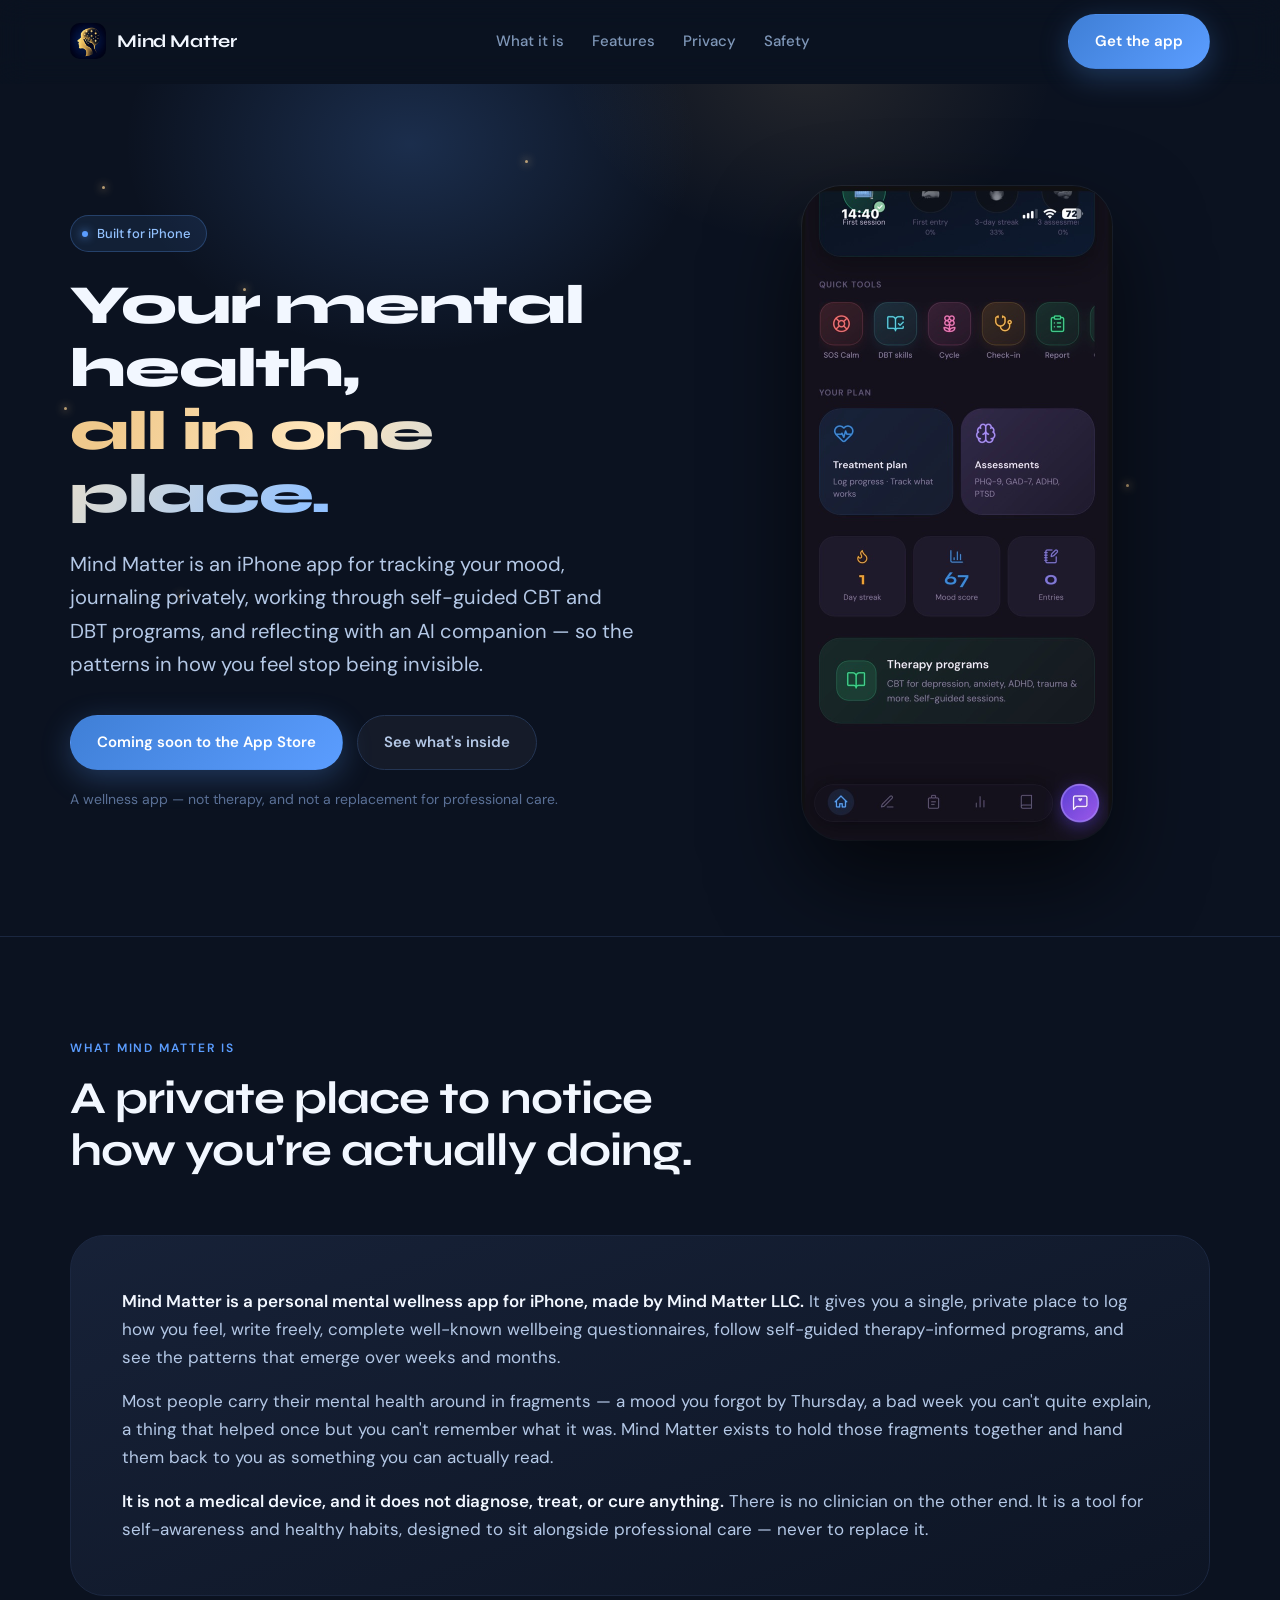
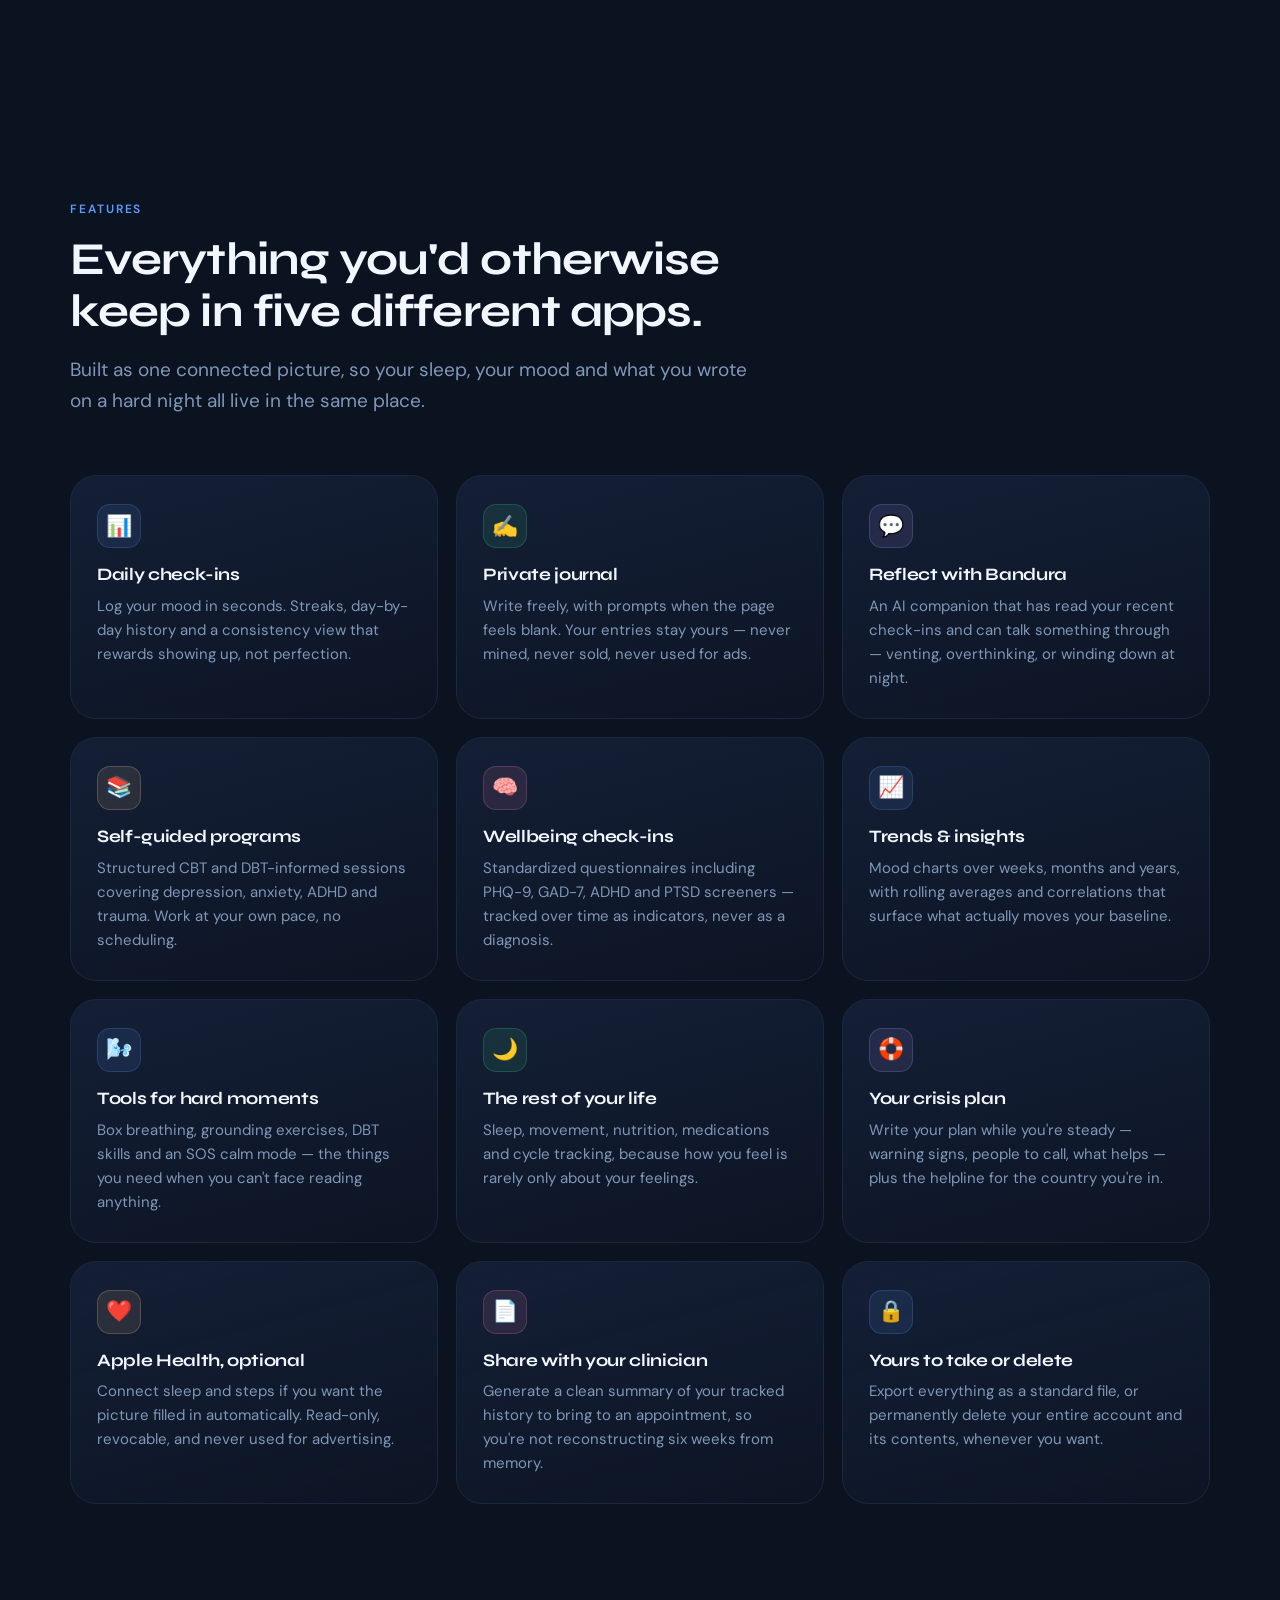
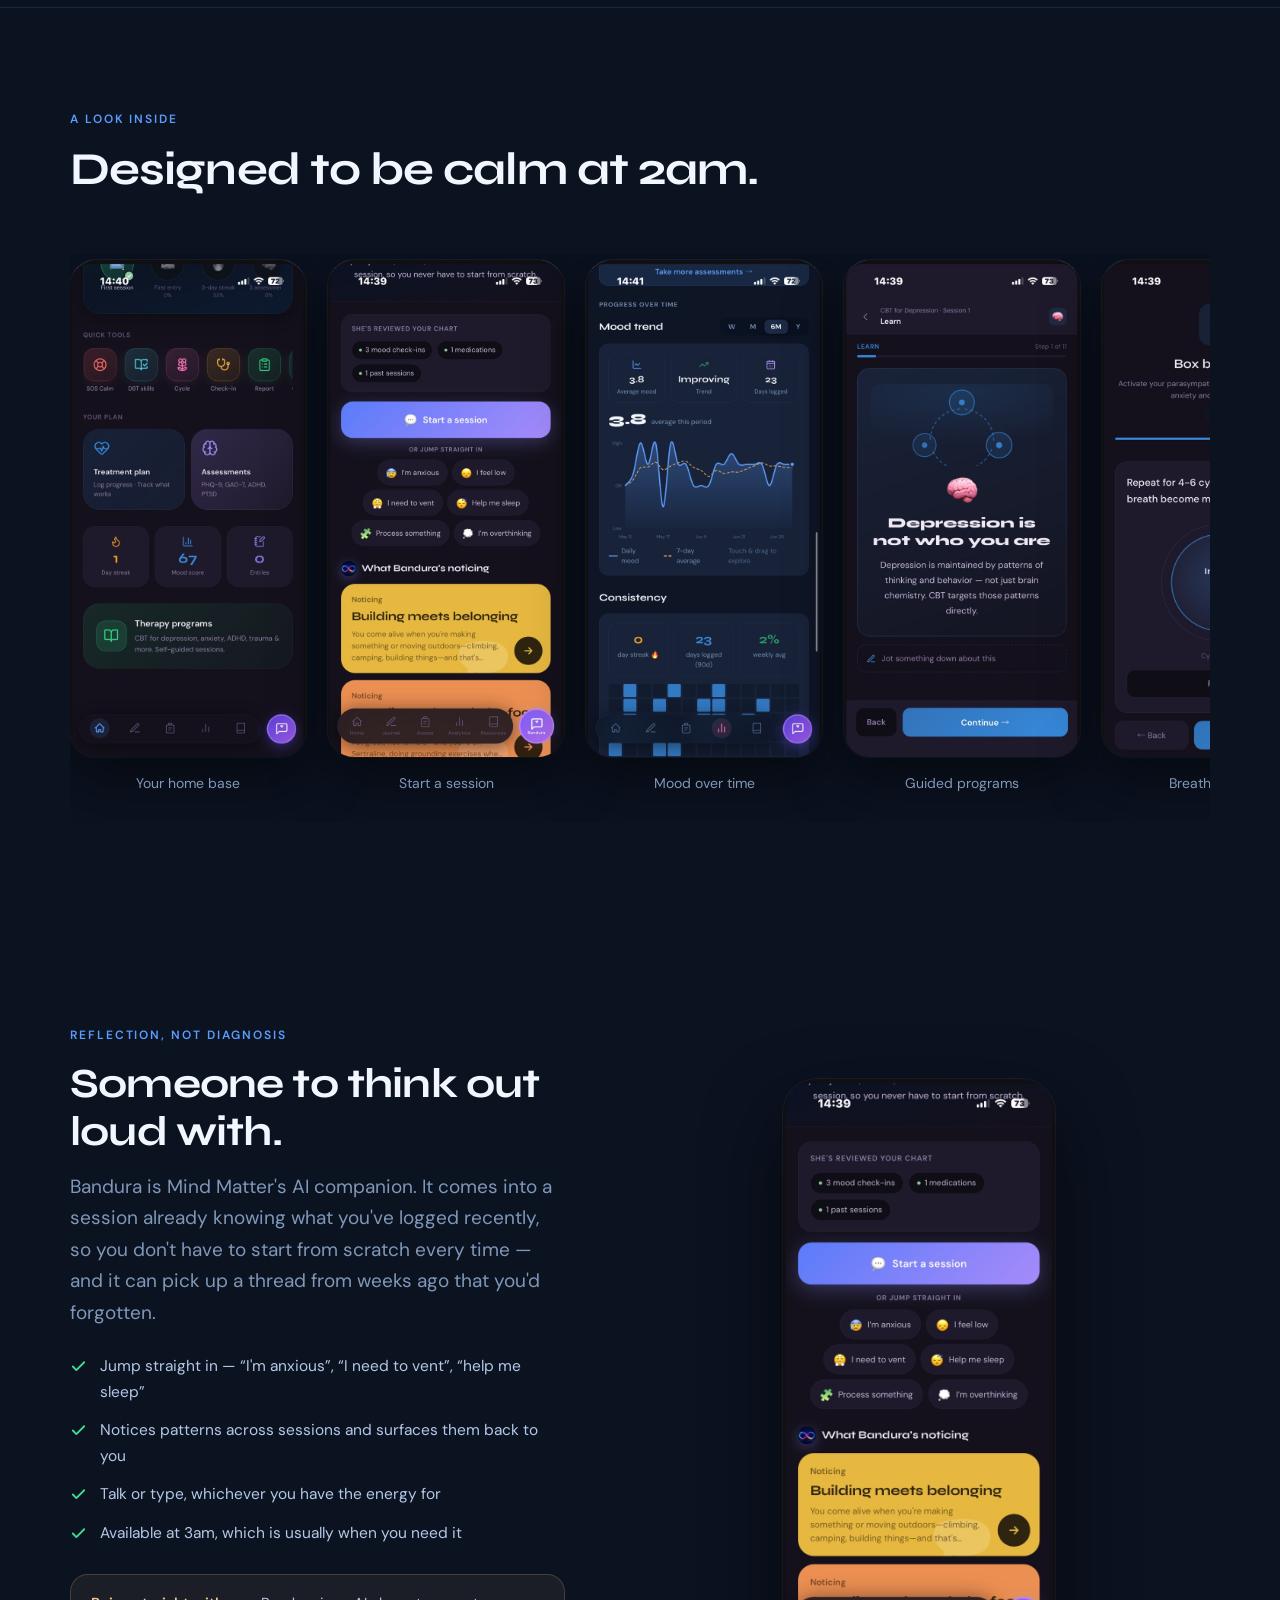
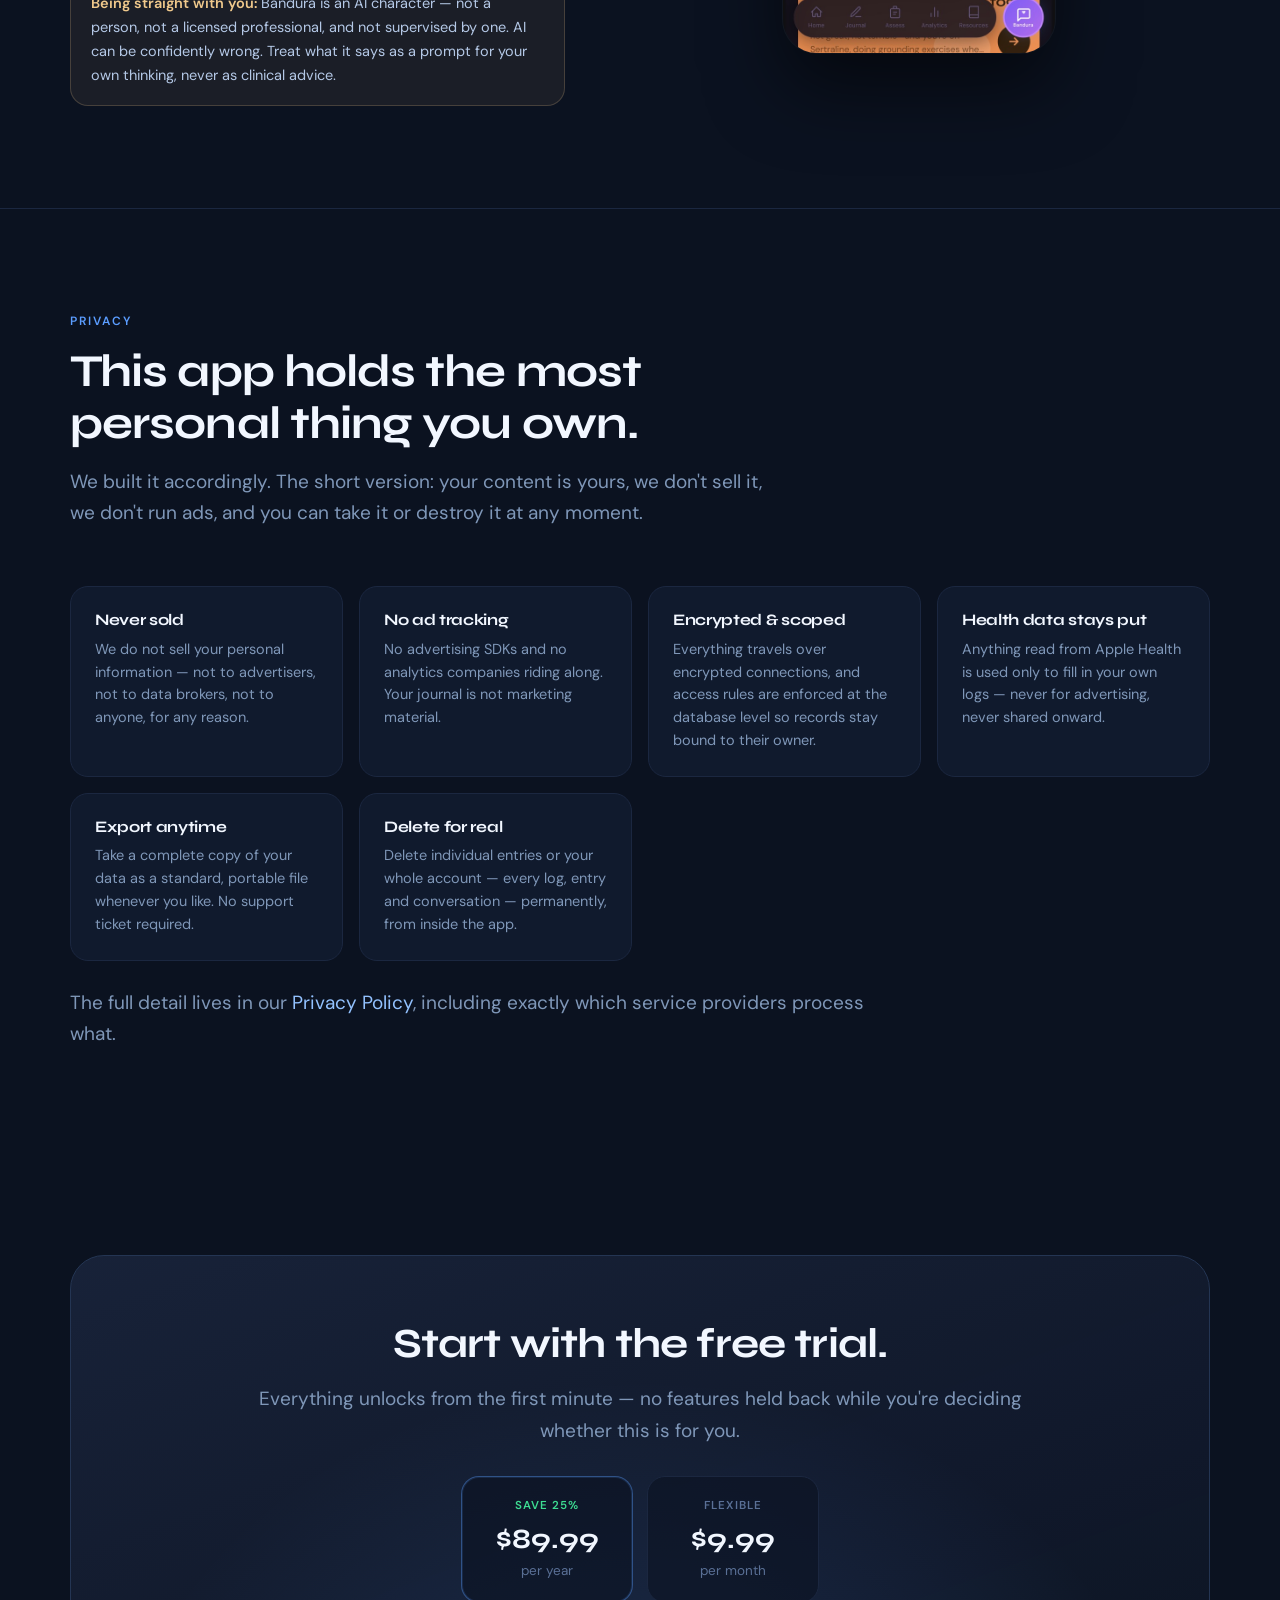
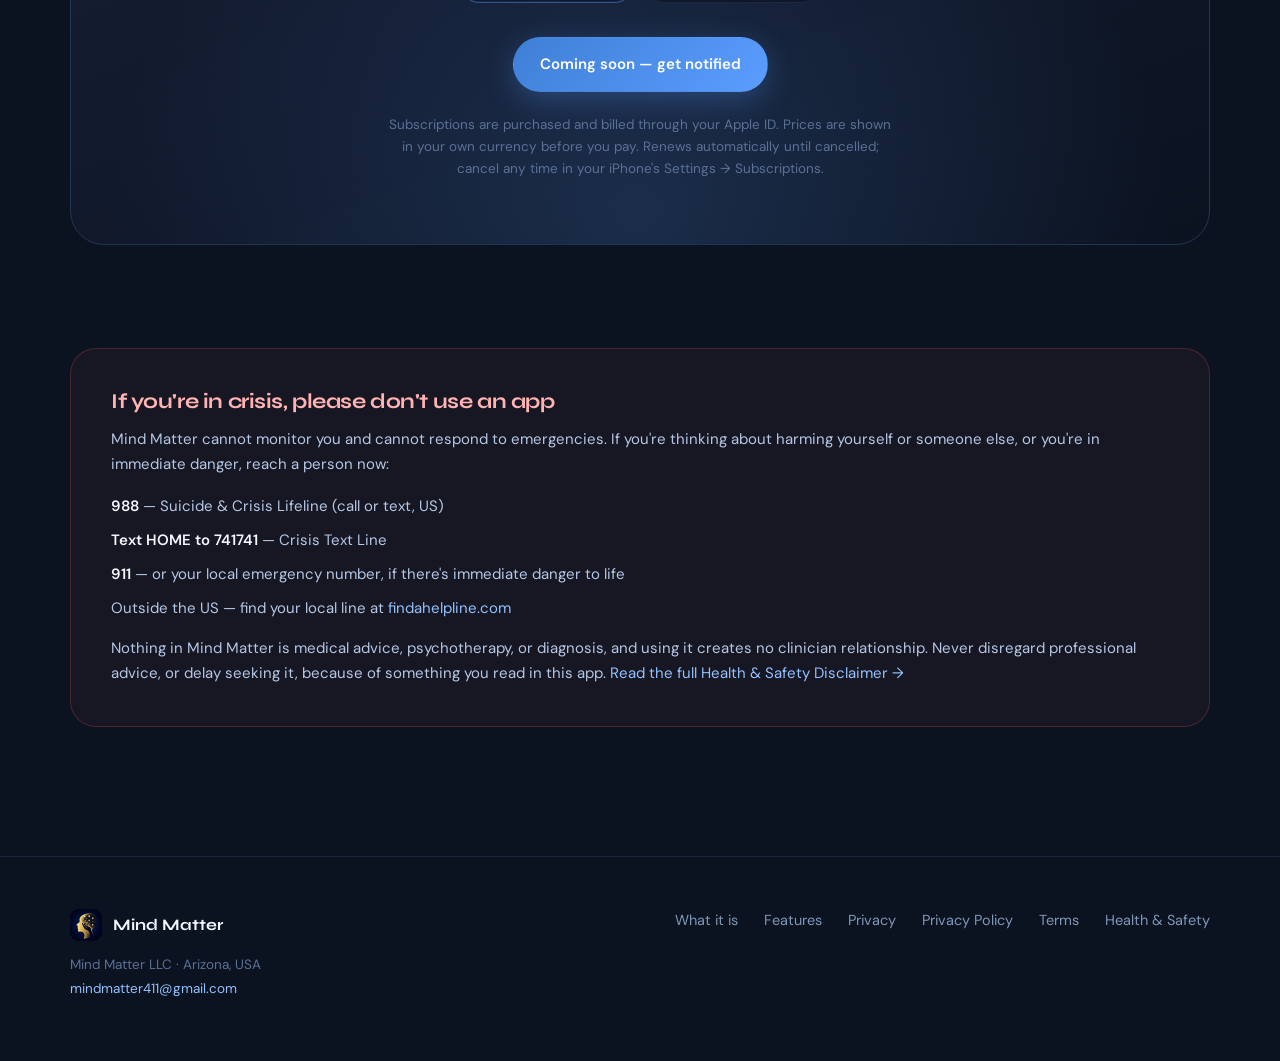
==== index.html @ a2c9885a "Initial marketing website Static site for mindmattermentalhealth.com: homepage, privacy policy, term" ====
<!DOCTYPE html>
<html lang="en">
<head>
<meta charset="utf-8" />
<meta name="viewport" content="width=device-width, initial-scale=1, viewport-fit=cover" />
<title>Mind Matter — Mental health tracking, journaling &amp; guided reflection for iPhone</title>

<meta name="description" content="Mind Matter is an iPhone app for mood tracking, private journaling, self-guided CBT and DBT programs, standardized wellbeing check-ins, and AI-assisted reflection — built to help you notice patterns and understand yourself better." />
<meta name="theme-color" content="#0b1220" />
<link rel="canonical" href="https://mindmattermentalhealth.com/" />
<link rel="icon" href="logo.png" />
<link rel="apple-touch-icon" href="logo.png" />

<meta property="og:type" content="website" />
<meta property="og:site_name" content="Mind Matter" />
<meta property="og:title" content="Mind Matter — Mental health tracking &amp; guided reflection" />
<meta property="og:description" content="Mood tracking, private journaling, self-guided CBT and DBT programs, and AI-assisted reflection. An iPhone app from Mind Matter LLC." />
<meta property="og:url" content="https://mindmattermentalhealth.com/" />
<meta property="og:image" content="https://mindmattermentalhealth.com/logo.png" />
<meta name="twitter:card" content="summary_large_image" />
<meta name="twitter:title" content="Mind Matter — Mental health tracking &amp; guided reflection" />
<meta name="twitter:description" content="Mood tracking, private journaling, self-guided CBT and DBT programs, and AI-assisted reflection." />
<meta name="twitter:image" content="https://mindmattermentalhealth.com/logo.png" />

<link rel="preconnect" href="https://fonts.googleapis.com" />
<link rel="preconnect" href="https://fonts.gstatic.com" crossorigin />
<link href="https://fonts.googleapis.com/css2?family=DM+Sans:opsz,wght@9..40,300;9..40,400;9..40,500;9..40,600&family=Syne:wght@600;700;800&display=swap" rel="stylesheet" />
<link rel="stylesheet" href="style.css" />

<script type="application/ld+json">
{
  "@context": "https://schema.org",
  "@type": "MobileApplication",
  "name": "Mind Matter",
  "applicationCategory": "HealthApplication",
  "operatingSystem": "iOS",
  "url": "https://mindmattermentalhealth.com/",
  "description": "Mind Matter is an iPhone app for mood tracking, private journaling, self-guided CBT and DBT programs, standardized wellbeing check-ins, and AI-assisted reflection.",
  "publisher": { "@type": "Organization", "name": "Mind Matter LLC" }
}
</script>
</head>
<body>

<header class="nav" id="nav">
  <div class="shell nav-in">
    <a class="brand" href="index.html" aria-label="Mind Matter home">
      <img src="logo.png" alt="" />
      <span>Mind Matter</span>
    </a>
    <nav class="nav-links">
      <a href="#what">What it is</a>
      <a href="#features">Features</a>
      <a href="#privacy">Privacy</a>
      <a href="safety.html">Safety</a>
    </nav>
    <a class="btn btn-primary" href="#get">Get the app</a>
  </div>
</header>

<main>

  <!-- ══ HERO ══ -->
  <section class="hero">
    <div class="stars" aria-hidden="true">
      <span class="star" style="top:12%;left:8%;animation-delay:0s"></span>
      <span class="star" style="top:24%;left:19%;animation-delay:1.1s"></span>
      <span class="star" style="top:9%;left:41%;animation-delay:2.3s"></span>
      <span class="star" style="top:38%;left:5%;animation-delay:.6s"></span>
      <span class="star" style="top:60%;left:14%;animation-delay:1.8s"></span>
      <span class="star" style="top:16%;left:63%;animation-delay:2.9s"></span>
      <span class="star" style="top:47%;left:88%;animation-delay:.35s"></span>
      <span class="star" style="top:73%;left:78%;animation-delay:2.1s"></span>
    </div>

    <div class="shell hero-grid">
      <div>
        <span class="badge"><span class="dot"></span> Built for iPhone</span>
        <h1>Your mental health,<br /><span class="grad">all in one place.</span></h1>
        <p class="lede">
          Mind Matter is an iPhone app for tracking your mood, journaling privately,
          working through self-guided CBT and DBT programs, and reflecting with an AI
          companion — so the patterns in how you feel stop being invisible.
        </p>
        <div class="hero-cta">
          <!-- Once the App Store listing is approved, replace href="#get" with the
               real App Store URL and change the label to "Download on the App Store". -->
          <a class="btn btn-primary" href="#get">Coming soon to the App Store</a>
          <a class="btn btn-ghost" href="#what">See what's inside</a>
        </div>
        <p class="hero-note">A wellness app — not therapy, and not a replacement for professional care.</p>
      </div>

      <div class="phone-wrap">
        <img class="phone" src="shots/Everything.jpg" width="620" height="1307"
             alt="The Mind Matter home screen showing quick tools, a treatment plan, assessments, streaks and therapy programs." />
      </div>
    </div>
  </section>

  <!-- ══ WHAT IT IS ══ -->
  <section class="band band-line" id="what">
    <div class="shell">
      <div class="head rv">
        <p class="eyebrow">What Mind Matter is</p>
        <h2>A private place to notice how you're actually doing.</h2>
      </div>
      <div class="purpose-card rv">
        <p>
          <strong>Mind Matter is a personal mental wellness app for iPhone, made by Mind Matter LLC.</strong>
          It gives you a single, private place to log how you feel, write freely, complete
          well-known wellbeing questionnaires, follow self-guided therapy-informed programs,
          and see the patterns that emerge over weeks and months.
        </p>
        <p>
          Most people carry their mental health around in fragments — a mood you forgot by
          Thursday, a bad week you can't quite explain, a thing that helped once but you
          can't remember what it was. Mind Matter exists to hold those fragments together
          and hand them back to you as something you can actually read.
        </p>
        <p>
          <strong>It is not a medical device, and it does not diagnose, treat, or cure anything.</strong>
          There is no clinician on the other end. It is a tool for self-awareness and healthy
          habits, designed to sit alongside professional care — never to replace it.
        </p>
      </div>
    </div>
  </section>

  <!-- ══ FEATURES ══ -->
  <section class="band" id="features">
    <div class="shell">
      <div class="head rv">
        <p class="eyebrow">Features</p>
        <h2>Everything you'd otherwise keep in five different apps.</h2>
        <p class="lede" style="margin-top:14px">
          Built as one connected picture, so your sleep, your mood and what you wrote on a
          hard night all live in the same place.
        </p>
      </div>

      <div class="grid">
        <div class="card rv">
          <div class="ico">📊</div>
          <h3>Daily check-ins</h3>
          <p>Log your mood in seconds. Streaks, day-by-day history and a consistency view that rewards showing up, not perfection.</p>
        </div>
        <div class="card rv">
          <div class="ico">✍️</div>
          <h3>Private journal</h3>
          <p>Write freely, with prompts when the page feels blank. Your entries stay yours — never mined, never sold, never used for ads.</p>
        </div>
        <div class="card rv">
          <div class="ico">💬</div>
          <h3>Reflect with Bandura</h3>
          <p>An AI companion that has read your recent check-ins and can talk something through — venting, overthinking, or winding down at night.</p>
        </div>
        <div class="card rv">
          <div class="ico">📚</div>
          <h3>Self-guided programs</h3>
          <p>Structured CBT and DBT-informed sessions covering depression, anxiety, ADHD and trauma. Work at your own pace, no scheduling.</p>
        </div>
        <div class="card rv">
          <div class="ico">🧠</div>
          <h3>Wellbeing check-ins</h3>
          <p>Standardized questionnaires including PHQ-9, GAD-7, ADHD and PTSD screeners — tracked over time as indicators, never as a diagnosis.</p>
        </div>
        <div class="card rv">
          <div class="ico">📈</div>
          <h3>Trends &amp; insights</h3>
          <p>Mood charts over weeks, months and years, with rolling averages and correlations that surface what actually moves your baseline.</p>
        </div>
        <div class="card rv">
          <div class="ico">🌬️</div>
          <h3>Tools for hard moments</h3>
          <p>Box breathing, grounding exercises, DBT skills and an SOS calm mode — the things you need when you can't face reading anything.</p>
        </div>
        <div class="card rv">
          <div class="ico">🌙</div>
          <h3>The rest of your life</h3>
          <p>Sleep, movement, nutrition, medications and cycle tracking, because how you feel is rarely only about your feelings.</p>
        </div>
        <div class="card rv">
          <div class="ico">🛟</div>
          <h3>Your crisis plan</h3>
          <p>Write your plan while you're steady — warning signs, people to call, what helps — plus the helpline for the country you're in.</p>
        </div>
        <div class="card rv">
          <div class="ico">❤️</div>
          <h3>Apple Health, optional</h3>
          <p>Connect sleep and steps if you want the picture filled in automatically. Read-only, revocable, and never used for advertising.</p>
        </div>
        <div class="card rv">
          <div class="ico">📄</div>
          <h3>Share with your clinician</h3>
          <p>Generate a clean summary of your tracked history to bring to an appointment, so you're not reconstructing six weeks from memory.</p>
        </div>
        <div class="card rv">
          <div class="ico">🔒</div>
          <h3>Yours to take or delete</h3>
          <p>Export everything as a standard file, or permanently delete your entire account and its contents, whenever you want.</p>
        </div>
      </div>
    </div>
  </section>

  <!-- ══ GALLERY ══ -->
  <section class="band band-line">
    <div class="shell">
      <div class="head rv">
        <p class="eyebrow">A look inside</p>
        <h2>Designed to be calm at 2am.</h2>
      </div>
    </div>
    <div class="shell rv">
      <div class="rail">
        <figure><img src="shots/Everything.jpg" loading="lazy" width="620" height="1307" alt="Home screen with quick tools, treatment plan and therapy programs." /><figcaption>Your home base</figcaption></figure>
        <figure><img src="shots/Bandura.jpg" loading="lazy" width="620" height="1307" alt="Bandura session screen with conversation starters." /><figcaption>Start a session</figcaption></figure>
        <figure><img src="shots/MoodTrends.jpg" loading="lazy" width="620" height="1307" alt="Mood trend chart with rolling average and consistency grid." /><figcaption>Mood over time</figcaption></figure>
        <figure><img src="shots/CBT.jpg" loading="lazy" width="620" height="1307" alt="A self-guided CBT program session." /><figcaption>Guided programs</figcaption></figure>
        <figure><img src="shots/BoxBreathing.jpg" loading="lazy" width="620" height="1307" alt="Box breathing exercise with an inhale timer." /><figcaption>Breathe it down</figcaption></figure>
        <figure><img src="shots/Conversation.jpg" loading="lazy" width="620" height="1307" alt="A conversation in progress with the AI companion." /><figcaption>Talk it through</figcaption></figure>
      </div>
    </div>
  </section>

  <!-- ══ BANDURA ══ -->
  <section class="band">
    <div class="shell split">
      <div class="rv">
        <p class="eyebrow">Reflection, not diagnosis</p>
        <h2>Someone to think out loud with.</h2>
        <p class="lede">
          Bandura is Mind Matter's AI companion. It comes into a session already knowing
          what you've logged recently, so you don't have to start from scratch every time —
          and it can pick up a thread from weeks ago that you'd forgotten.
        </p>
        <ul class="checks">
          <li><svg width="17" height="17" viewBox="0 0 24 24" fill="none" stroke="#3ddc92" stroke-width="2.6" stroke-linecap="round" stroke-linejoin="round" aria-hidden="true"><path d="M20 6L9 17l-5-5"/></svg><span>Jump straight in — “I'm anxious”, “I need to vent”, “help me sleep”</span></li>
          <li><svg width="17" height="17" viewBox="0 0 24 24" fill="none" stroke="#3ddc92" stroke-width="2.6" stroke-linecap="round" stroke-linejoin="round" aria-hidden="true"><path d="M20 6L9 17l-5-5"/></svg><span>Notices patterns across sessions and surfaces them back to you</span></li>
          <li><svg width="17" height="17" viewBox="0 0 24 24" fill="none" stroke="#3ddc92" stroke-width="2.6" stroke-linecap="round" stroke-linejoin="round" aria-hidden="true"><path d="M20 6L9 17l-5-5"/></svg><span>Talk or type, whichever you have the energy for</span></li>
          <li><svg width="17" height="17" viewBox="0 0 24 24" fill="none" stroke="#3ddc92" stroke-width="2.6" stroke-linecap="round" stroke-linejoin="round" aria-hidden="true"><path d="M20 6L9 17l-5-5"/></svg><span>Available at 3am, which is usually when you need it</span></li>
        </ul>
        <div class="note">
          <strong>Being straight with you:</strong> Bandura is an AI character — not a person,
          not a licensed professional, and not supervised by one. AI can be confidently wrong.
          Treat what it says as a prompt for your own thinking, never as clinical advice.
        </div>
      </div>
      <div class="split-img rv">
        <img src="shots/Bandura.jpg" loading="lazy" width="620" height="1307" alt="The Bandura session screen, showing what it has reviewed and ways to begin." />
      </div>
    </div>
  </section>

  <!-- ══ PRIVACY ══ -->
  <section class="band band-line" id="privacy">
    <div class="shell">
      <div class="head rv">
        <p class="eyebrow">Privacy</p>
        <h2>This app holds the most personal thing you own.</h2>
        <p class="lede" style="margin-top:14px">
          We built it accordingly. The short version: your content is yours, we don't sell it,
          we don't run ads, and you can take it or destroy it at any moment.
        </p>
      </div>
      <div class="pgrid">
        <div class="pcard rv"><h3>Never sold</h3><p>We do not sell your personal information — not to advertisers, not to data brokers, not to anyone, for any reason.</p></div>
        <div class="pcard rv"><h3>No ad tracking</h3><p>No advertising SDKs and no analytics companies riding along. Your journal is not marketing material.</p></div>
        <div class="pcard rv"><h3>Encrypted &amp; scoped</h3><p>Everything travels over encrypted connections, and access rules are enforced at the database level so records stay bound to their owner.</p></div>
        <div class="pcard rv"><h3>Health data stays put</h3><p>Anything read from Apple Health is used only to fill in your own logs — never for advertising, never shared onward.</p></div>
        <div class="pcard rv"><h3>Export anytime</h3><p>Take a complete copy of your data as a standard, portable file whenever you like. No support ticket required.</p></div>
        <div class="pcard rv"><h3>Delete for real</h3><p>Delete individual entries or your whole account — every log, entry and conversation — permanently, from inside the app.</p></div>
      </div>
      <p class="lede" style="margin-top:26px">
        The full detail lives in our <a href="privacy.html">Privacy Policy</a>, including
        exactly which service providers process what.
      </p>
    </div>
  </section>

  <!-- ══ GET / PRICING ══ -->
  <section class="band" id="get">
    <div class="shell">
      <div class="cta-box rv">
        <h2>Start with the free trial.</h2>
        <p class="lede">
          Everything unlocks from the first minute — no features held back while you're
          deciding whether this is for you.
        </p>
        <div class="price">
          <div class="tier best">
            <div class="tag">Save 25%</div>
            <div class="amt">$89.99</div>
            <div class="per">per year</div>
          </div>
          <div class="tier">
            <div class="tag" style="color:var(--dim)">Flexible</div>
            <div class="amt">$9.99</div>
            <div class="per">per month</div>
          </div>
        </div>
        <div class="hero-cta" style="justify-content:center">
          <!-- Swap for the live App Store URL once the listing is approved. -->
          <a class="btn btn-primary" href="mailto:mindmatter411@gmail.com?subject=Mind%20Matter%20app%20access">Coming soon — get notified</a>
        </div>
        <p class="fine">
          Subscriptions are purchased and billed through your Apple ID. Prices are shown in
          your own currency before you pay. Renews automatically until cancelled; cancel any
          time in your iPhone's Settings → Subscriptions.
        </p>
      </div>
    </div>
  </section>

  <!-- ══ SAFETY ══ -->
  <section class="shell" style="padding-bottom:clamp(20px,4vw,40px)">
    <div class="safety rv">
      <h2>If you're in crisis, please don't use an app</h2>
      <p>
        Mind Matter cannot monitor you and cannot respond to emergencies. If you're thinking
        about harming yourself or someone else, or you're in immediate danger, reach a person now:
      </p>
      <ul class="lines">
        <li><b>988</b> — Suicide &amp; Crisis Lifeline (call or text, US)</li>
        <li><b>Text HOME to 741741</b> — Crisis Text Line</li>
        <li><b>911</b> — or your local emergency number, if there's immediate danger to life</li>
        <li>Outside the US — find your local line at <a href="https://findahelpline.com" rel="noopener">findahelpline.com</a></li>
      </ul>
      <p style="margin-top:16px">
        Nothing in Mind Matter is medical advice, psychotherapy, or diagnosis, and using it
        creates no clinician relationship. Never disregard professional advice, or delay
        seeking it, because of something you read in this app.
        <a href="safety.html">Read the full Health &amp; Safety Disclaimer →</a>
      </p>
    </div>
  </section>

</main>

<footer>
  <div class="shell foot">
    <div>
      <div class="foot-brand">
        <img src="logo.png" alt="" />
        <span>Mind Matter</span>
      </div>
      <small>
        Mind Matter LLC · Arizona, USA<br />
        <a href="mailto:mindmatter411@gmail.com">mindmatter411@gmail.com</a>
      </small>
    </div>
    <div class="foot-links">
      <a href="#what">What it is</a>
      <a href="#features">Features</a>
      <a href="#privacy">Privacy</a>
      <a href="privacy.html">Privacy Policy</a>
      <a href="terms.html">Terms</a>
      <a href="safety.html">Health &amp; Safety</a>
    </div>
  </div>
</footer>

<script src="site.js"></script>
</body>
</html>
---- style.css ----
/* ══════════════════════════════════════════════════════════════════════
   Mind Matter — marketing site
   Shared stylesheet for index / privacy / terms / safety.
   Palette and type mirror the iPhone app so the two feel like one product.
   ══════════════════════════════════════════════════════════════════════ */

:root{
  --bg:#0b1220;
  --bg-2:#0e1626;
  --card:#141f36;
  --line:#243553;
  --line-soft:#1b2740;

  --blue:#5b9dff;
  --blue-bright:#93c2ff;
  --gold:#f0c98c;
  --green:#3ddc92;

  --hi:#f2f7ff;
  --mid:#b4c8e6;
  --lo:#7f97b8;
  --dim:#5a7096;

  --shell:min(1140px,100% - 3rem);
  --shell-narrow:min(760px,100% - 3rem);
  --r-md:18px; --r-lg:26px; --r-xl:34px;

  color-scheme:dark;
}

*,*::before,*::after{box-sizing:border-box}
html{-webkit-text-size-adjust:100%;scroll-behavior:smooth}
body{
  margin:0;
  background:var(--bg);
  color:var(--mid);
  font-family:'DM Sans',-apple-system,BlinkMacSystemFont,'Segoe UI',sans-serif;
  font-size:17px;
  line-height:1.65;
  -webkit-font-smoothing:antialiased;
  overflow-x:hidden;
}
h1,h2,h3{font-family:'Syne',sans-serif;color:var(--hi);line-height:1.14;margin:0;letter-spacing:-.02em}
p{margin:0}
a{color:var(--blue-bright);text-decoration:none}
a:hover{text-decoration:underline}
img{max-width:100%;height:auto;display:block}

.shell{width:var(--shell);margin-inline:auto}
.shell-narrow{width:var(--shell-narrow);margin-inline:auto}
.eyebrow{font-size:12px;font-weight:600;letter-spacing:.16em;text-transform:uppercase;color:var(--blue);margin-bottom:14px}
.lede{font-size:clamp(1.02rem,.96rem + .4vw,1.19rem);color:var(--lo);max-width:62ch}

/* ── nav ──────────────────────────────────────────────────────────── */
.nav{
  position:sticky;top:0;z-index:50;
  backdrop-filter:blur(14px);-webkit-backdrop-filter:blur(14px);
  background:rgba(11,18,32,.72);
  border-bottom:1px solid transparent;
  transition:border-color .3s ease,background .3s ease;
}
.nav.stuck{border-bottom-color:var(--line-soft);background:rgba(11,18,32,.92)}
.nav-in{display:flex;align-items:center;justify-content:space-between;gap:20px;padding:14px 0}
.brand{display:flex;align-items:center;gap:11px}
.brand:hover{text-decoration:none}
.brand img{width:36px;height:36px;border-radius:10px}
.brand span{font-family:'Syne',sans-serif;font-weight:700;font-size:18px;color:var(--hi);letter-spacing:-.01em}
.nav-links{display:flex;align-items:center;gap:28px}
.nav-links a{color:var(--lo);font-size:15px;font-weight:500;transition:color .18s ease}
.nav-links a:hover{color:var(--hi);text-decoration:none}
@media(max-width:760px){.nav-links{display:none}}

/* ── buttons ──────────────────────────────────────────────────────── */
.btn{
  display:inline-flex;align-items:center;justify-content:center;gap:9px;
  padding:14px 26px;border-radius:100px;
  font-size:15px;font-weight:600;border:1px solid transparent;cursor:pointer;
  transition:transform .18s cubic-bezier(.34,1.56,.64,1),box-shadow .22s ease,border-color .2s ease,color .2s ease;
}
.btn:hover{text-decoration:none}
.btn-primary{background:linear-gradient(135deg,#3f7fd6,#5b9dff);color:#fff;box-shadow:0 8px 30px rgba(91,157,255,.28)}
.btn-primary:hover{transform:translateY(-2px);box-shadow:0 14px 40px rgba(91,157,255,.4)}
.btn-ghost{background:rgba(255,255,255,.04);border-color:var(--line);color:var(--mid)}
.btn-ghost:hover{border-color:var(--blue);color:var(--hi);transform:translateY(-2px)}

/* ── hero ─────────────────────────────────────────────────────────── */
.hero{position:relative;padding:clamp(52px,8vw,104px) 0 clamp(58px,8vw,96px);overflow:hidden}
.hero::before{
  content:'';position:absolute;inset:-40% 0 auto -10%;height:900px;pointer-events:none;
  background:
    radial-gradient(closest-side,rgba(91,157,255,.20),transparent 70%) 22% 34%/58% 66% no-repeat,
    radial-gradient(closest-side,rgba(240,201,140,.11),transparent 72%) 82% 20%/48% 54% no-repeat;
}
.stars{position:absolute;inset:0;pointer-events:none;opacity:.75}
.star{
  position:absolute;width:3px;height:3px;border-radius:50%;
  background:var(--gold);box-shadow:0 0 8px 1px rgba(240,201,140,.7);
  animation:tw 4s ease-in-out infinite;
}
@keyframes tw{0%,100%{opacity:.25;transform:scale(.8)}50%{opacity:1;transform:scale(1.15)}}

.hero-grid{position:relative;display:grid;grid-template-columns:1.06fr .94fr;gap:clamp(32px,5vw,72px);align-items:center}
@media(max-width:920px){.hero-grid{grid-template-columns:1fr;gap:46px}}

.badge{
  display:inline-flex;align-items:center;gap:9px;padding:7px 15px 7px 11px;border-radius:100px;
  background:rgba(91,157,255,.1);border:1px solid rgba(91,157,255,.26);
  font-size:13px;font-weight:500;color:var(--blue-bright);margin-bottom:22px;
}
.badge .dot{width:6px;height:6px;border-radius:50%;background:var(--blue);box-shadow:0 0 10px var(--blue)}

.hero h1{font-size:clamp(2.2rem,1.45rem + 2.7vw,3.45rem);font-weight:800;margin-bottom:22px}
.grad{background:linear-gradient(115deg,var(--gold) 8%,#ffe6bd 42%,var(--blue-bright) 96%);-webkit-background-clip:text;background-clip:text;color:transparent}
.hero p.lede{font-size:clamp(1.05rem,.98rem + .45vw,1.26rem);color:var(--mid)}
.hero-cta{display:flex;flex-wrap:wrap;gap:14px;margin-top:34px}
.hero-note{margin-top:18px;font-size:14px;color:var(--dim)}

.phone-wrap{position:relative;display:flex;justify-content:center}
.phone{
  position:relative;width:min(310px,84%);border-radius:40px;
  box-shadow:0 40px 90px rgba(0,0,0,.62),0 0 0 1px rgba(255,255,255,.07);
  animation:float 7s ease-in-out infinite;
}
@keyframes float{0%,100%{transform:translateY(0)}50%{transform:translateY(-14px)}}

/* ── sections ─────────────────────────────────────────────────────── */
.band{padding:clamp(60px,8vw,110px) 0;position:relative}
.band-line{border-top:1px solid var(--line-soft)}
.head{max-width:58ch;margin-bottom:clamp(36px,5vw,58px)}
.head h2{font-size:clamp(1.8rem,1.35rem + 1.9vw,2.85rem);font-weight:700;margin-bottom:16px}

.purpose-card{
  border-radius:var(--r-xl);padding:clamp(26px,4vw,52px);
  background:linear-gradient(160deg,rgba(24,35,58,.9),rgba(14,22,38,.72));
  border:1px solid var(--line-soft);
}
.purpose-card p+p{margin-top:16px}
.purpose-card strong{color:var(--hi);font-weight:600}

/* ── feature grid ─────────────────────────────────────────────────── */
.grid{display:grid;grid-template-columns:repeat(auto-fit,minmax(272px,1fr));gap:18px}
.card{
  padding:28px 26px;border-radius:var(--r-lg);
  background:linear-gradient(165deg,var(--card),rgba(14,22,38,.6));
  border:1px solid var(--line-soft);
  transition:transform .22s ease,border-color .22s ease,box-shadow .22s ease;
}
.card:hover{transform:translateY(-4px);border-color:var(--line);box-shadow:0 18px 46px rgba(0,0,0,.4)}
.ico{width:44px;height:44px;border-radius:13px;display:grid;place-items:center;margin-bottom:17px;font-size:21px;
     background:rgba(91,157,255,.11);border:1px solid rgba(91,157,255,.2)}
.card:nth-child(6n+2) .ico{background:rgba(61,220,146,.1);border-color:rgba(61,220,146,.2)}
.card:nth-child(6n+3) .ico{background:rgba(178,154,255,.11);border-color:rgba(178,154,255,.2)}
.card:nth-child(6n+4) .ico{background:rgba(240,201,140,.11);border-color:rgba(240,201,140,.22)}
.card:nth-child(6n+5) .ico{background:rgba(249,135,194,.1);border-color:rgba(249,135,194,.2)}
.card h3{font-size:1.09rem;font-weight:700;margin-bottom:9px}
.card p{font-size:15px;color:var(--lo);line-height:1.6}

/* ── screenshot rail ──────────────────────────────────────────────── */
.rail{
  display:flex;gap:22px;overflow-x:auto;padding:6px 0 26px;
  scroll-snap-type:x mandatory;-webkit-overflow-scrolling:touch;
  scrollbar-width:thin;scrollbar-color:var(--line) transparent;
}
.rail::-webkit-scrollbar{height:7px}
.rail::-webkit-scrollbar-thumb{background:var(--line);border-radius:100px}
.rail::-webkit-scrollbar-track{background:transparent}
.rail figure{margin:0;flex:0 0 auto;width:236px;scroll-snap-align:center}
.rail img{width:100%;border-radius:26px;box-shadow:0 22px 54px rgba(0,0,0,.5),0 0 0 1px rgba(255,255,255,.06)}
.rail figcaption{margin-top:15px;font-size:14px;color:var(--lo);text-align:center}

/* ── split ────────────────────────────────────────────────────────── */
.split{display:grid;grid-template-columns:.92fr 1.08fr;gap:clamp(32px,5vw,68px);align-items:center}
@media(max-width:880px){.split{grid-template-columns:1fr;gap:40px}.split .split-img{order:-1}}
.split h2{font-size:clamp(1.75rem,1.3rem + 1.7vw,2.6rem);margin-bottom:16px}
.split-img img{width:min(272px,78%);margin-inline:auto;border-radius:34px;
  box-shadow:0 34px 74px rgba(0,0,0,.56),0 0 0 1px rgba(255,255,255,.06)}
.checks{list-style:none;margin:26px 0 0;padding:0;display:grid;gap:13px}
.checks li{display:flex;gap:13px;align-items:flex-start;font-size:15.5px;color:var(--mid)}
.checks svg{flex:0 0 auto;margin-top:4px}

.note{margin-top:28px;padding:17px 20px;border-radius:var(--r-md);font-size:14.5px;
  background:rgba(240,201,140,.07);border:1px solid rgba(240,201,140,.2);color:var(--mid)}
.note strong{color:var(--gold);font-weight:600}

/* ── privacy cards ────────────────────────────────────────────────── */
.pgrid{display:grid;grid-template-columns:repeat(auto-fit,minmax(230px,1fr));gap:16px}
.pcard{padding:24px;border-radius:var(--r-md);background:rgba(20,31,54,.62);border:1px solid var(--line-soft)}
.pcard h3{font-size:1rem;font-weight:700;margin-bottom:8px}
.pcard p{font-size:14.5px;color:var(--lo);line-height:1.58}

/* ── pricing / cta ────────────────────────────────────────────────── */
.cta-box{
  border-radius:var(--r-xl);padding:clamp(32px,5vw,64px);text-align:center;
  background:
    radial-gradient(closest-side,rgba(91,157,255,.17),transparent 78%) 50% 0/120% 190% no-repeat,
    linear-gradient(160deg,rgba(24,35,58,.94),rgba(11,18,32,.9));
  border:1px solid var(--line);
}
.cta-box h2{font-size:clamp(1.75rem,1.3rem + 1.7vw,2.6rem);margin-bottom:16px}
.cta-box .lede{margin-inline:auto;text-align:center}
.price{display:flex;flex-wrap:wrap;justify-content:center;gap:14px;margin:30px 0 8px}
.tier{min-width:172px;padding:20px 26px;border-radius:var(--r-md);background:rgba(11,18,32,.6);border:1px solid var(--line-soft)}
.tier.best{border-color:rgba(91,157,255,.44);box-shadow:0 0 0 1px rgba(91,157,255,.14) inset}
.tier .amt{font-family:'Syne',sans-serif;font-size:1.75rem;font-weight:700;color:var(--hi);line-height:1.2}
.tier .per{font-size:13.5px;color:var(--dim);margin-top:3px}
.tier .tag{font-size:11.5px;font-weight:600;letter-spacing:.08em;text-transform:uppercase;color:var(--green);margin-bottom:7px}
.fine{margin-top:22px;font-size:13.5px;color:var(--dim);max-width:56ch;margin-inline:auto}

/* ── safety band ──────────────────────────────────────────────────── */
.safety{border-radius:var(--r-lg);padding:clamp(24px,3.6vw,40px);
  background:rgba(255,92,92,.05);border:1px solid rgba(255,92,92,.22)}
.safety h2{font-size:1.32rem;margin-bottom:14px;color:#ffb3b3}
.safety p{font-size:15px;color:var(--mid)}
.safety p+p{margin-top:12px}
.lines{list-style:none;margin:18px 0 0;padding:0;display:grid;gap:9px;font-size:15px}
.lines li{color:var(--mid)}
.lines b{color:var(--hi);font-weight:600}

/* ── legal documents ──────────────────────────────────────────────── */
.doc{padding:clamp(40px,6vw,72px) 0 20px}
.doc-head{margin-bottom:34px;padding-bottom:26px;border-bottom:1px solid var(--line-soft)}
.doc-head h1{font-family:'Syne',sans-serif;font-size:clamp(1.9rem,1.4rem + 2vw,2.7rem);font-weight:700;color:var(--hi);margin-bottom:12px}
.doc-meta{font-size:13.5px;color:var(--dim)}
.doc-tabs{display:flex;flex-wrap:wrap;gap:8px;margin-top:22px}
.doc-tabs a{
  padding:8px 16px;border-radius:100px;font-size:14px;font-weight:500;
  background:rgba(255,255,255,.03);border:1px solid var(--line-soft);color:var(--lo);
}
.doc-tabs a:hover{color:var(--hi);border-color:var(--line);text-decoration:none}
.doc-tabs a[aria-current="page"]{background:rgba(91,157,255,.12);border-color:rgba(91,157,255,.4);color:var(--blue-bright)}

.doc-body{font-size:16px;line-height:1.75;color:var(--mid);padding-bottom:60px}
.doc-body h2{font-family:'Syne',sans-serif;font-size:1.16rem;font-weight:600;color:var(--hi);margin:34px 0 12px}
.doc-body p{margin:0 0 14px}
.doc-body ul{margin:0 0 14px;padding-left:22px}
.doc-body li{margin-bottom:8px}
.doc-body strong{color:var(--hi);font-weight:600}
.doc-body .caps{font-size:14.5px;color:var(--lo);text-transform:uppercase;letter-spacing:.01em;line-height:1.7}
.doc-body .callout{
  margin:0 0 20px;padding:18px 22px;border-radius:var(--r-md);
  background:rgba(91,157,255,.07);border:1px solid rgba(91,157,255,.22);
}
.doc-body .callout p:last-child{margin-bottom:0}

/* ── footer ───────────────────────────────────────────────────────── */
footer{border-top:1px solid var(--line-soft);padding:52px 0 60px;margin-top:clamp(50px,7vw,90px)}
.foot{display:flex;flex-wrap:wrap;gap:26px;justify-content:space-between;align-items:flex-start}
.foot-brand{display:flex;align-items:center;gap:11px;margin-bottom:12px}
.foot-brand img{width:32px;height:32px;border-radius:9px}
.foot-brand span{font-family:'Syne',sans-serif;font-weight:700;color:var(--hi);font-size:16px}
.foot small{display:block;font-size:13.5px;color:var(--dim);line-height:1.75}
.foot-links{display:flex;flex-wrap:wrap;gap:10px 26px}
.foot-links a{font-size:14.5px;color:var(--lo)}
.foot-links a:hover{color:var(--hi);text-decoration:none}

/* ── reveal ───────────────────────────────────────────────────────── */
.rv{opacity:0;transform:translateY(22px);transition:opacity .7s ease,transform .7s cubic-bezier(.22,1,.36,1)}
.rv.in{opacity:1;transform:none}

@media(prefers-reduced-motion:reduce){
  *,*::before,*::after{animation:none!important;transition:none!important}
  .rv{opacity:1;transform:none}
  html{scroll-behavior:auto}
}
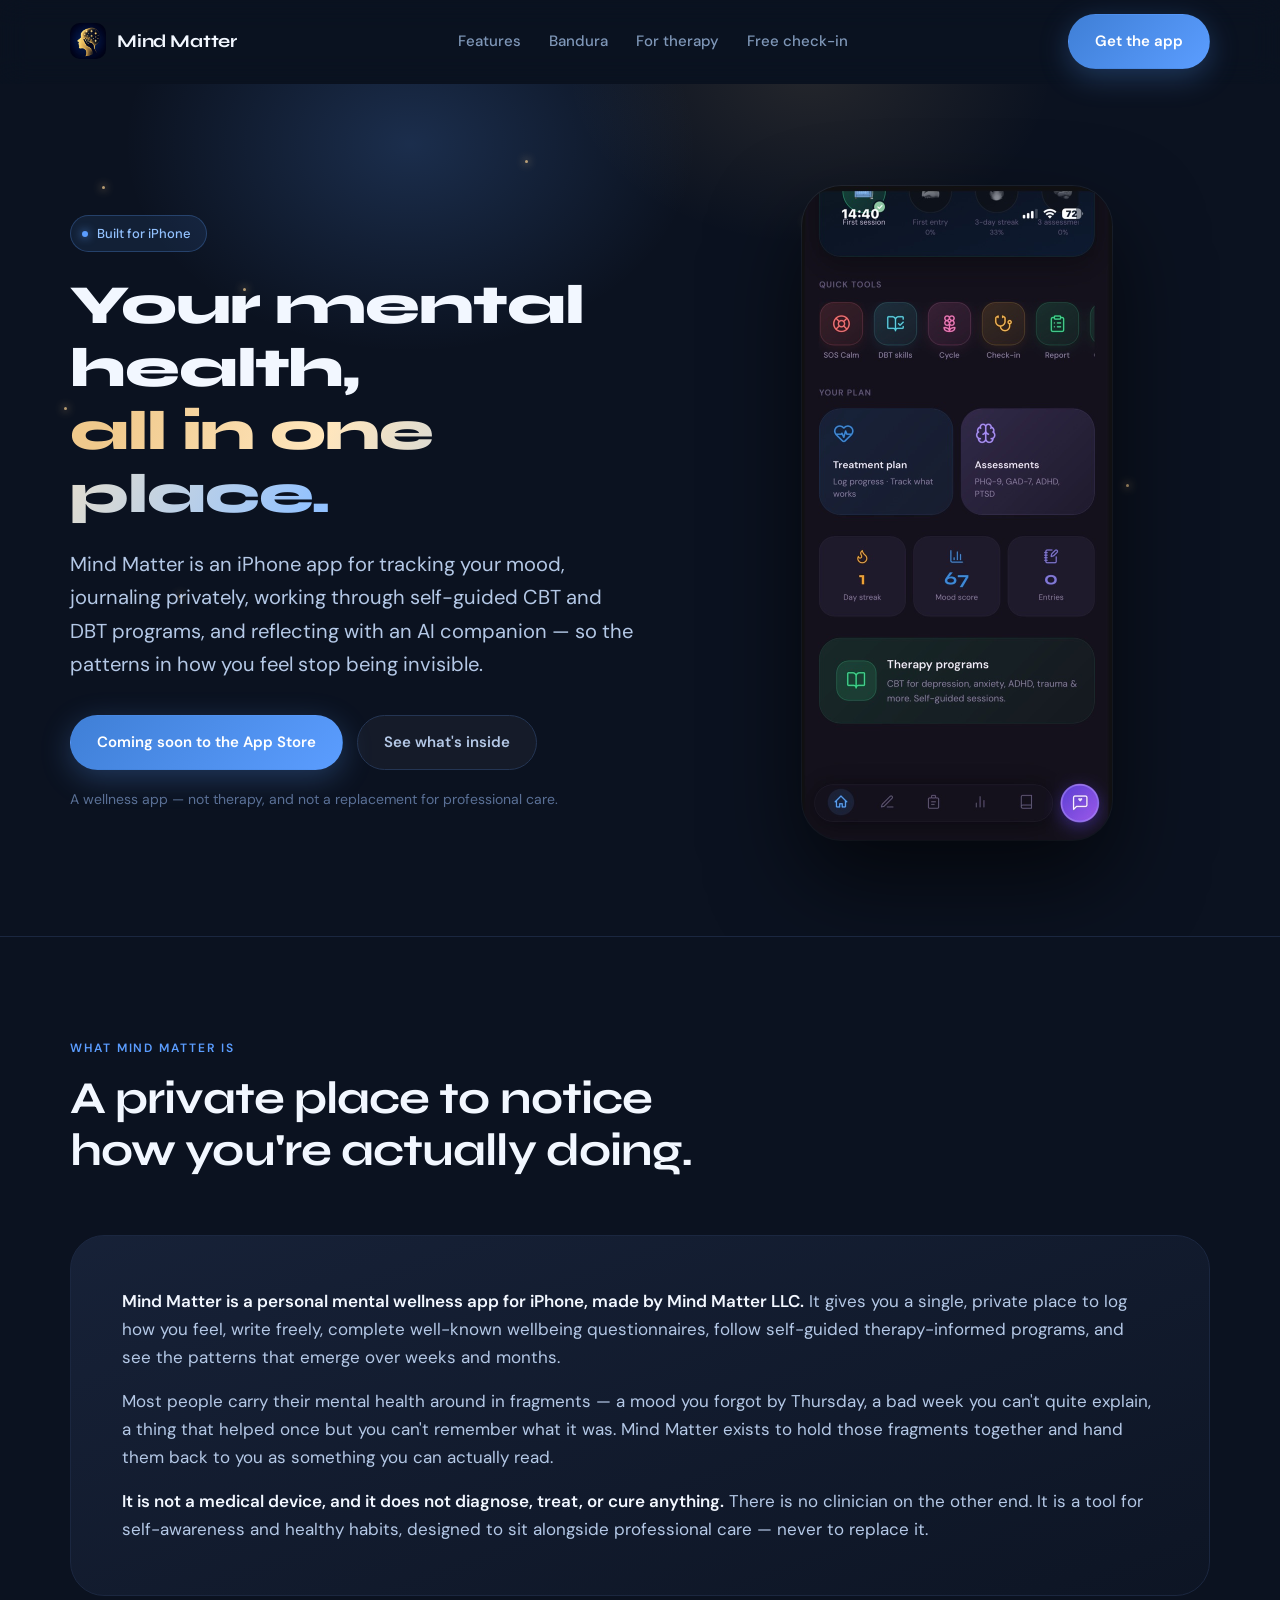
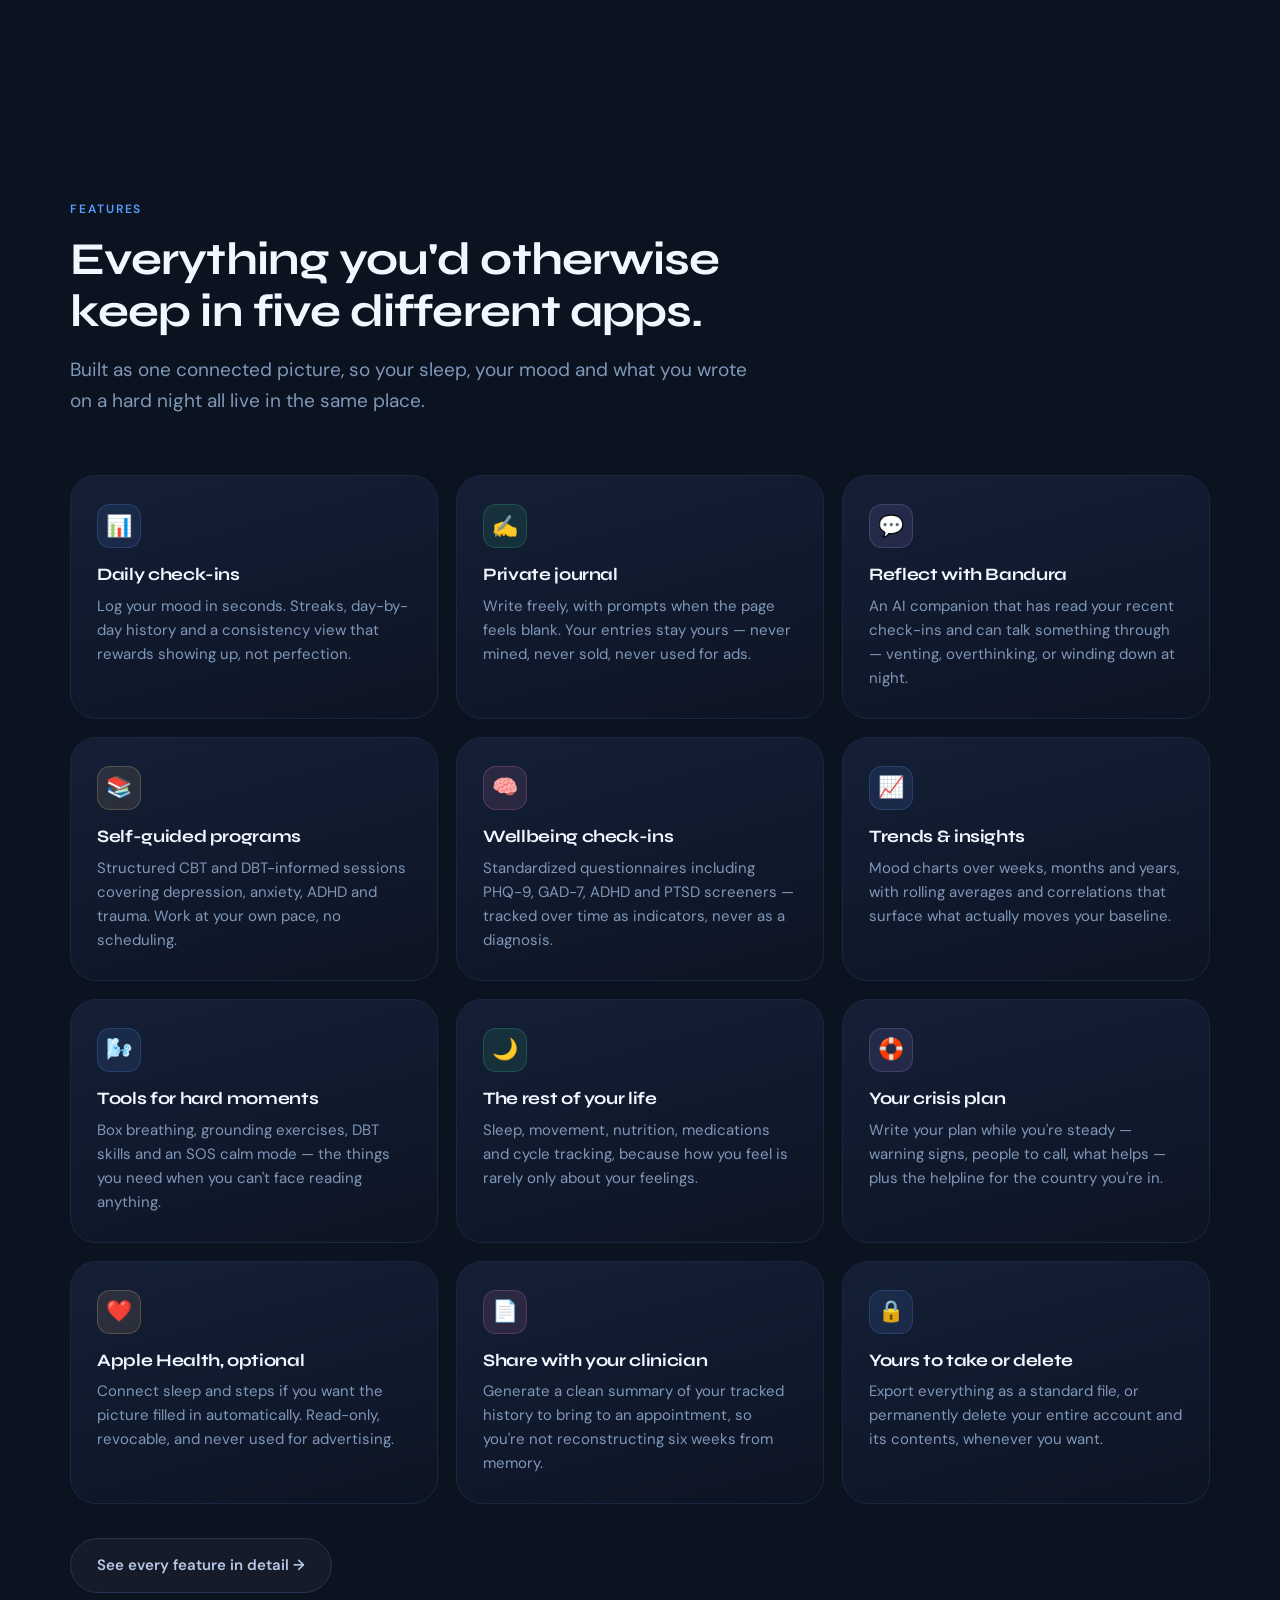
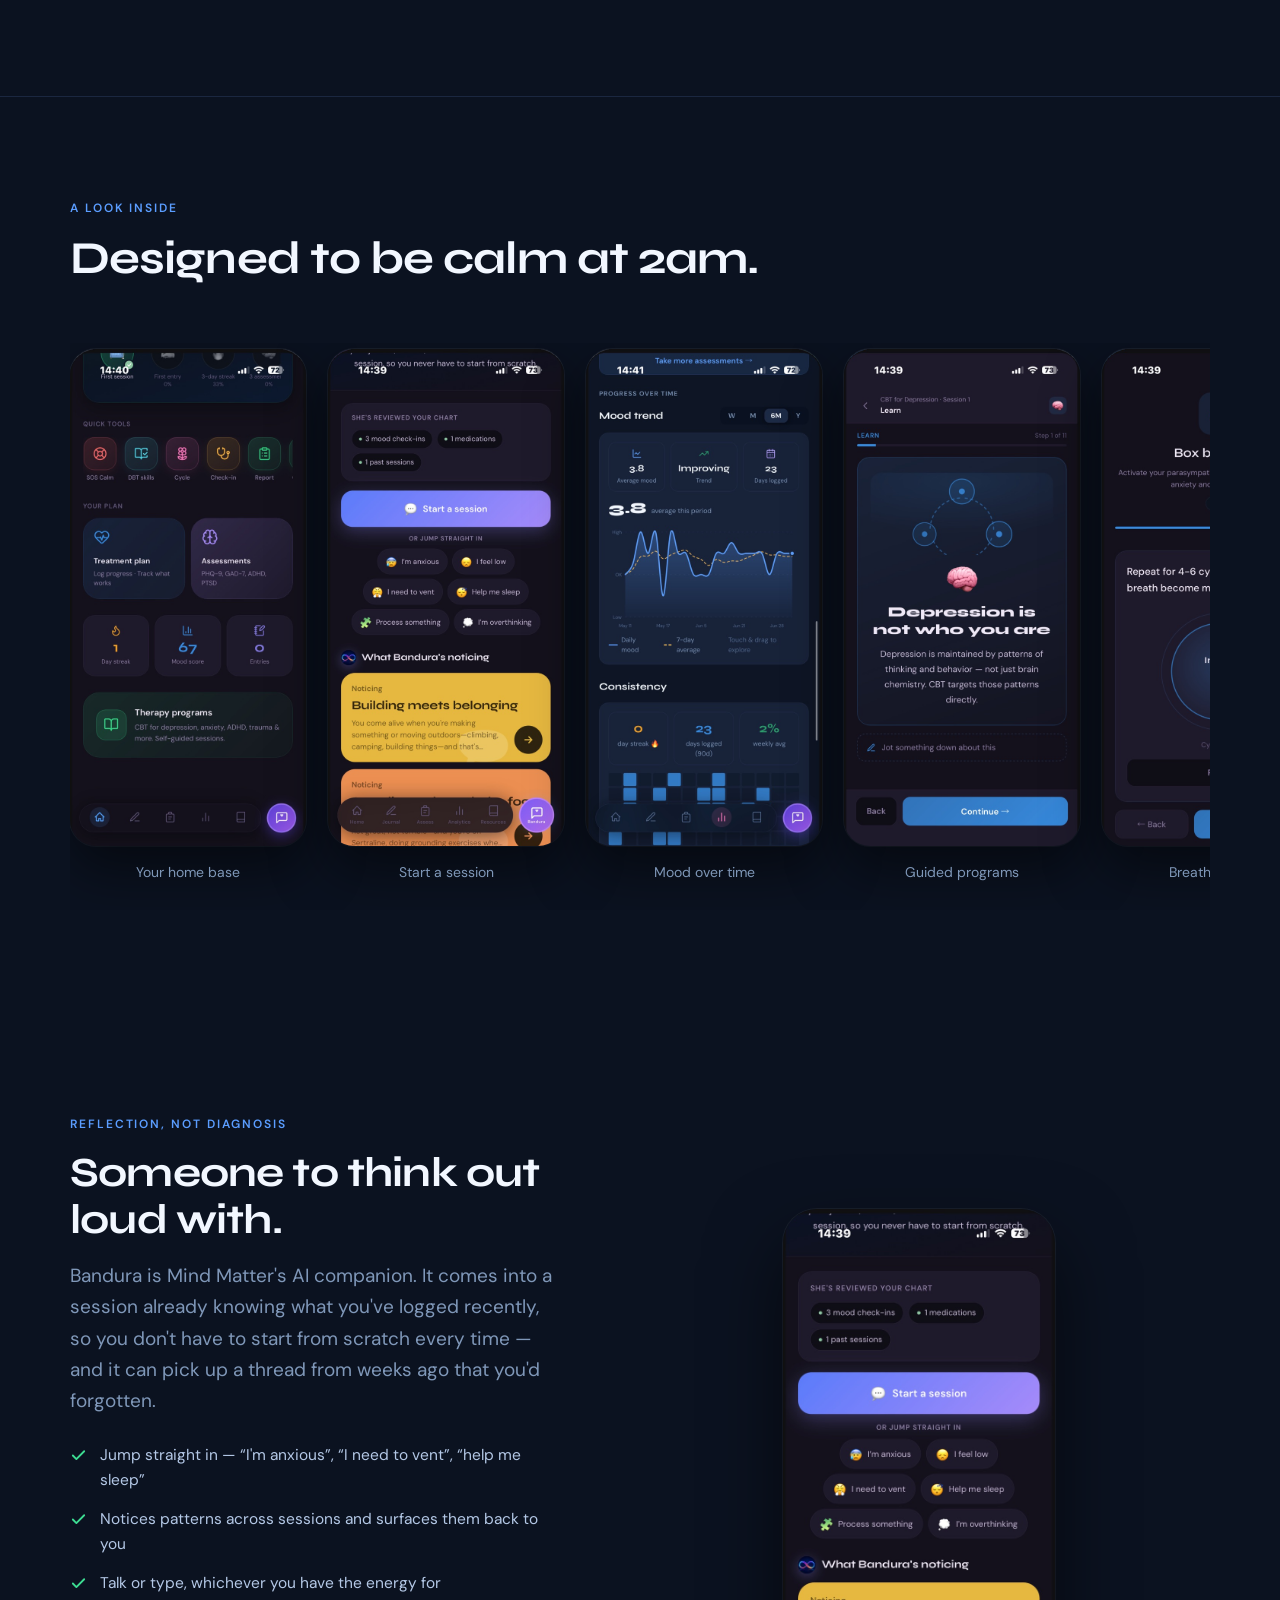
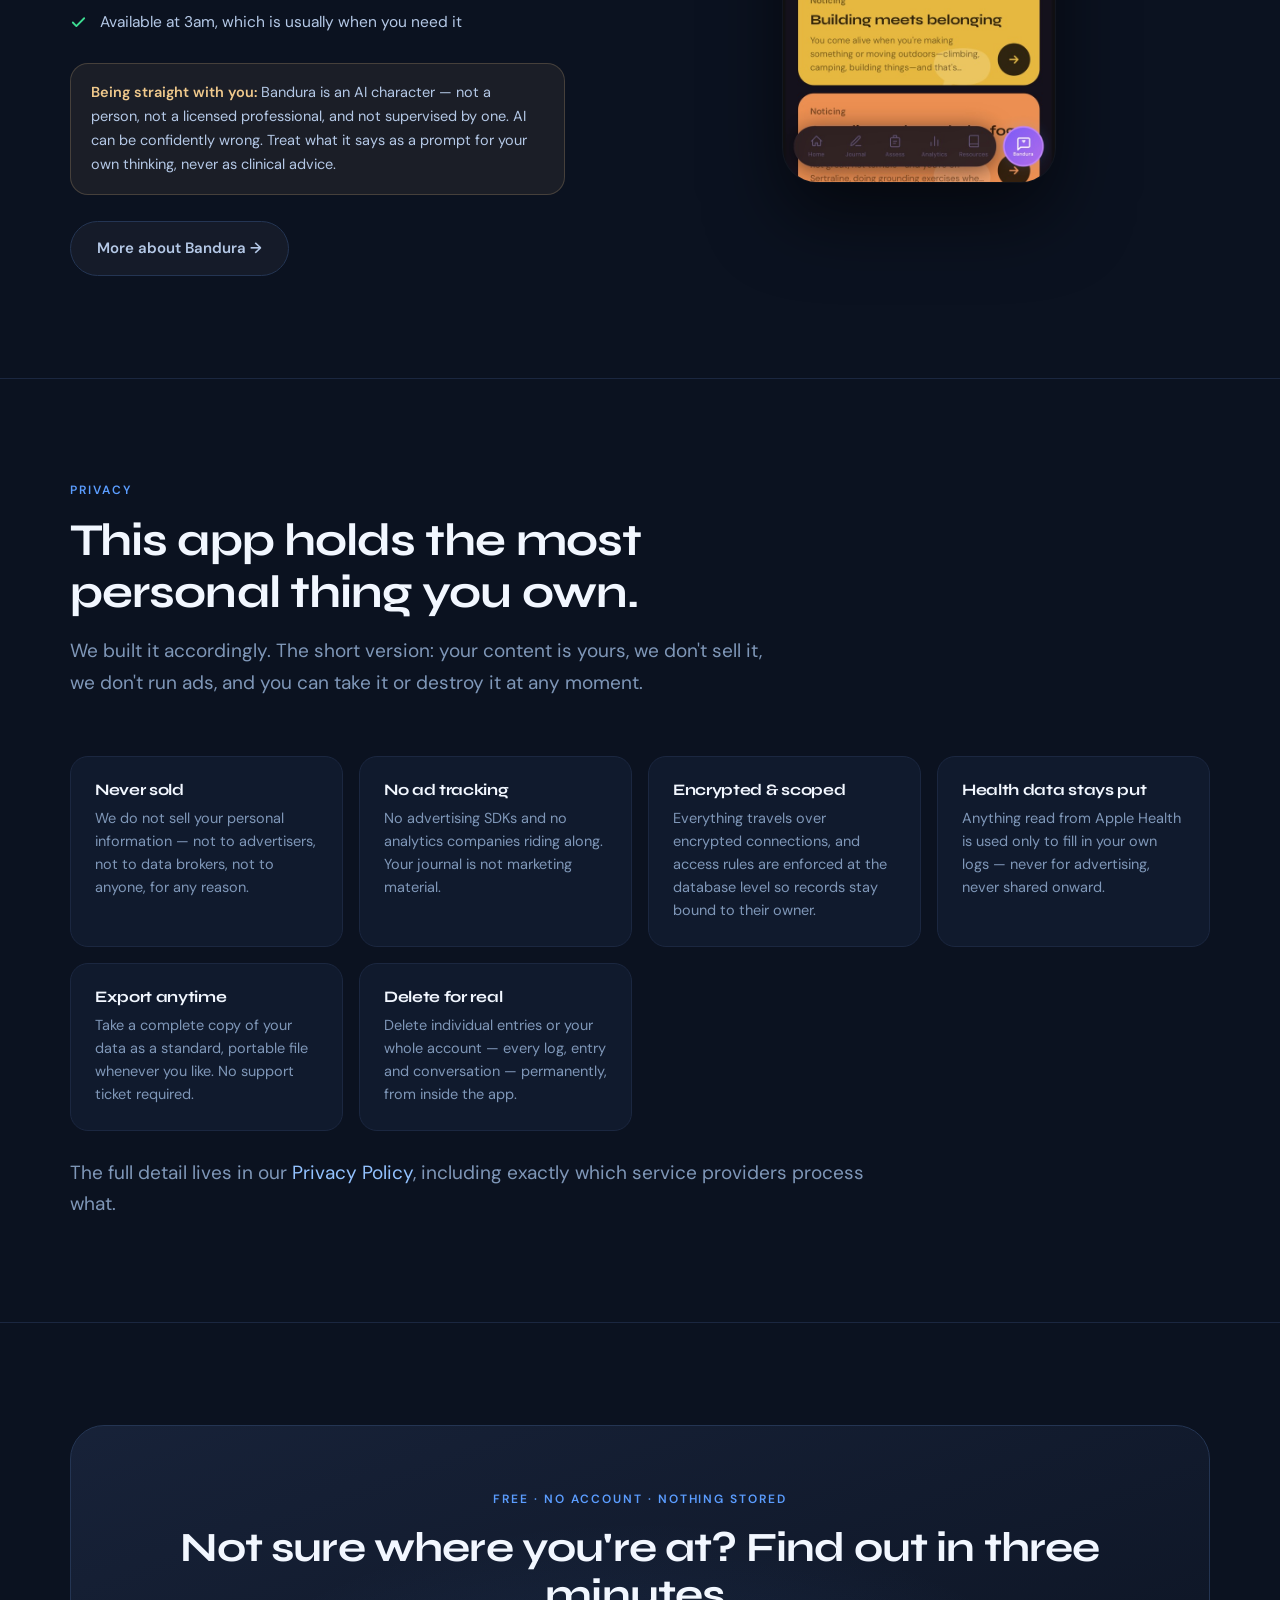
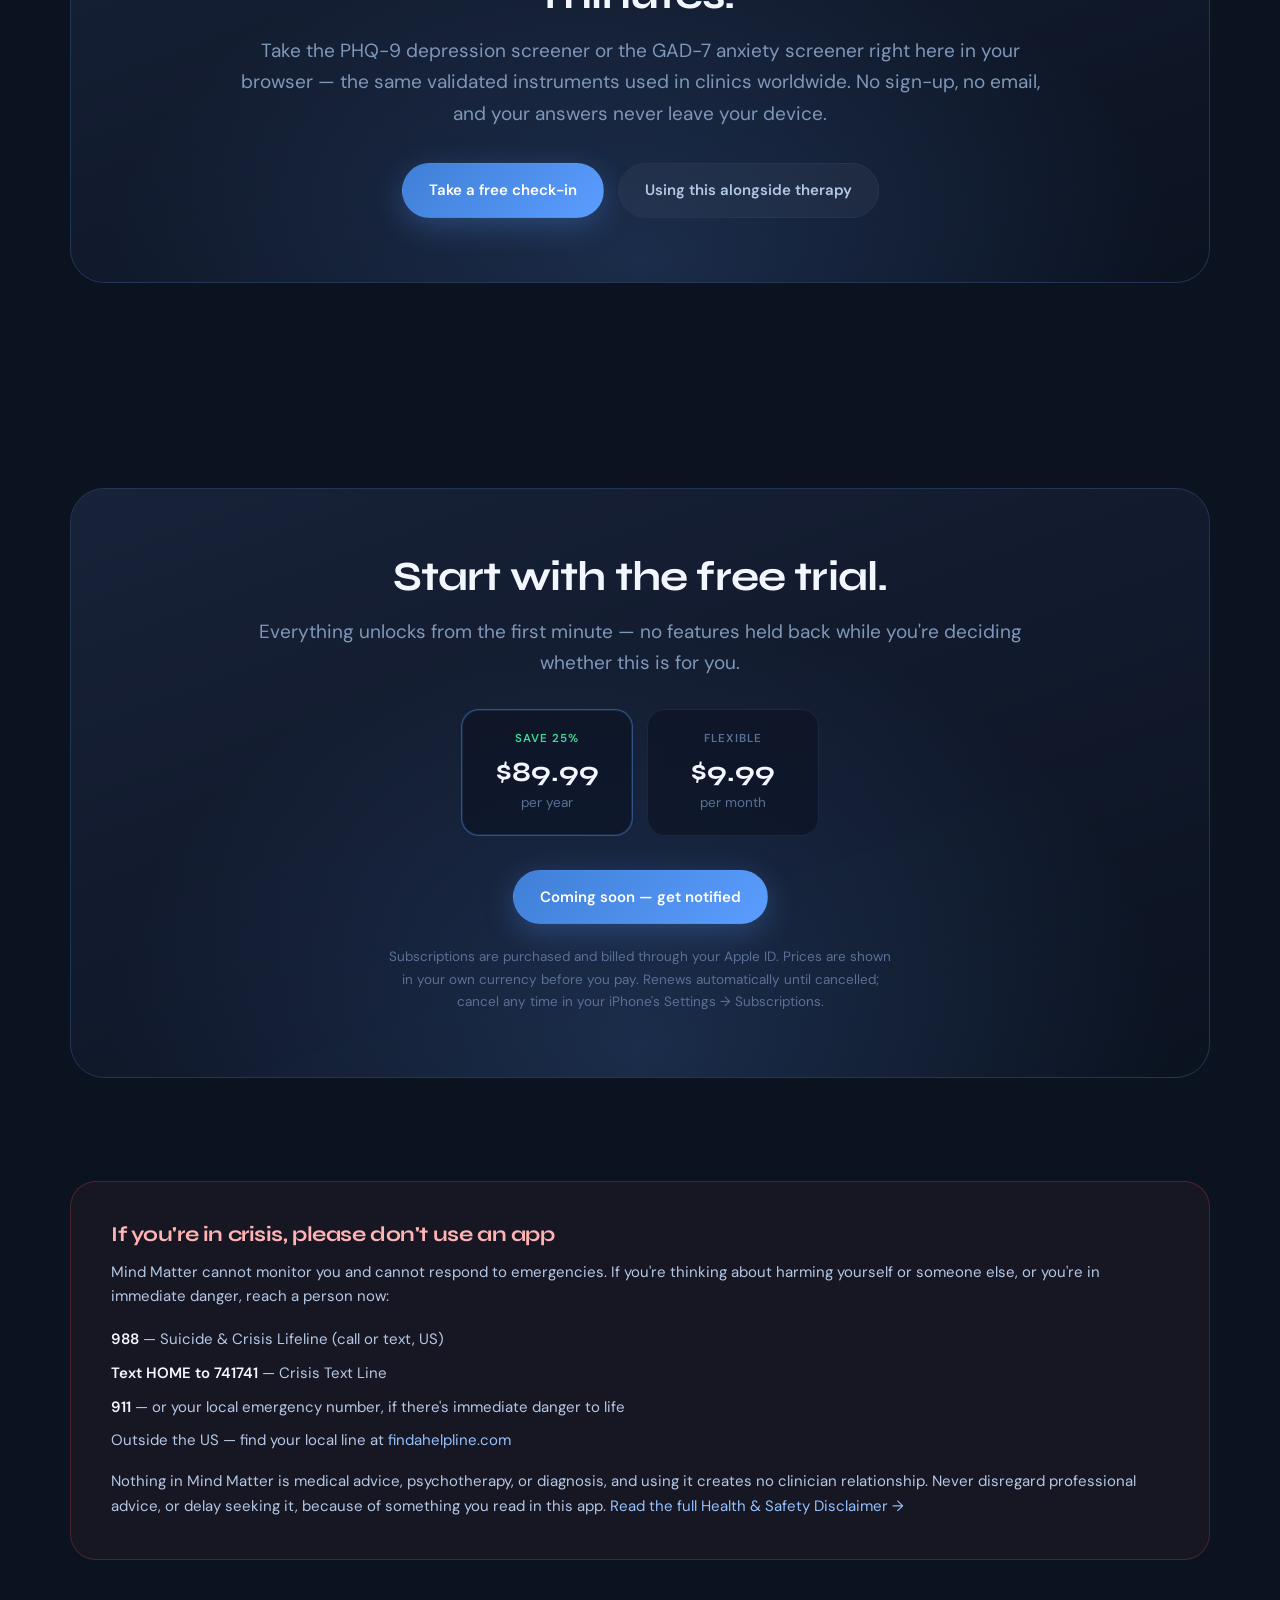
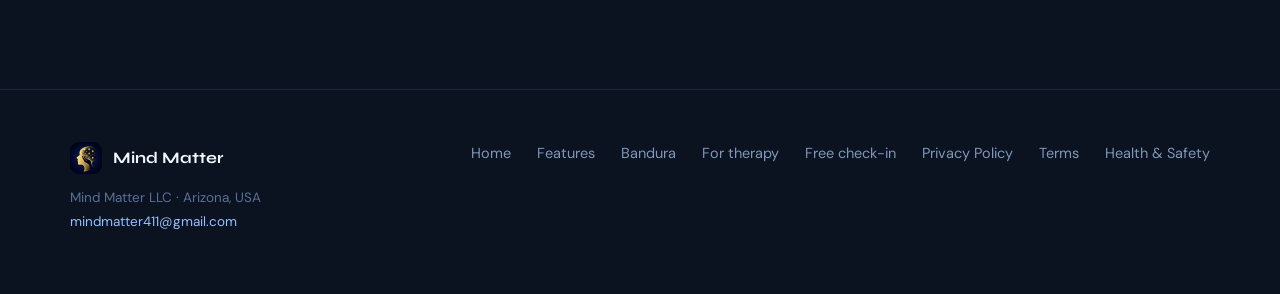
==== commit 81c87ca6: "Add Bandura, features, therapy and free check-in pages plus social assets - features.html: full cata" ====
--- a/index.html
+++ b/index.html
@@ -49,10 +49,10 @@
       <span>Mind Matter</span>
     </a>
     <nav class="nav-links">
-      <a href="#what">What it is</a>
-      <a href="#features">Features</a>
-      <a href="#privacy">Privacy</a>
-      <a href="safety.html">Safety</a>
+      <a href="features.html">Features</a>
+      <a href="bandura.html">Bandura</a>
+      <a href="therapy.html">For therapy</a>
+      <a href="check-in.html">Free check-in</a>
     </nav>
     <a class="btn btn-primary" href="#get">Get the app</a>
   </div>
@@ -201,6 +201,9 @@
           <p>Export everything as a standard file, or permanently delete your entire account and its contents, whenever you want.</p>
         </div>
       </div>
+      <div class="rv" style="margin-top:34px">
+        <a class="btn btn-ghost" href="features.html">See every feature in detail &rarr;</a>
+      </div>
     </div>
   </section>
 
@@ -246,6 +249,7 @@
           not a licensed professional, and not supervised by one. AI can be confidently wrong.
           Treat what it says as a prompt for your own thinking, never as clinical advice.
         </div>
+        <a class="btn btn-ghost" style="margin-top:26px" href="bandura.html">More about Bandura &rarr;</a>
       </div>
       <div class="split-img rv">
         <img src="shots/Bandura.jpg" loading="lazy" width="620" height="1307" alt="The Bandura session screen, showing what it has reviewed and ways to begin." />
@@ -276,6 +280,25 @@
         The full detail lives in our <a href="privacy.html">Privacy Policy</a>, including
         exactly which service providers process what.
       </p>
+    </div>
+  </section>
+
+  <!-- ══ FREE CHECK-IN ══ -->
+  <section class="band band-line">
+    <div class="shell">
+      <div class="cta-box rv">
+        <p class="eyebrow" style="text-align:center">Free · no account · nothing stored</p>
+        <h2>Not sure where you're at? Find out in three minutes.</h2>
+        <p class="lede">
+          Take the PHQ-9 depression screener or the GAD-7 anxiety screener right here in your
+          browser &mdash; the same validated instruments used in clinics worldwide. No sign-up,
+          no email, and your answers never leave your device.
+        </p>
+        <div class="hero-cta" style="justify-content:center">
+          <a class="btn btn-primary" href="check-in.html">Take a free check-in</a>
+          <a class="btn btn-ghost" href="therapy.html">Using this alongside therapy</a>
+        </div>
+      </div>
     </div>
   </section>
 
@@ -351,9 +374,11 @@
       </small>
     </div>
     <div class="foot-links">
-      <a href="#what">What it is</a>
-      <a href="#features">Features</a>
-      <a href="#privacy">Privacy</a>
+      <a href="index.html">Home</a>
+      <a href="features.html">Features</a>
+      <a href="bandura.html">Bandura</a>
+      <a href="therapy.html">For therapy</a>
+      <a href="check-in.html">Free check-in</a>
       <a href="privacy.html">Privacy Policy</a>
       <a href="terms.html">Terms</a>
       <a href="safety.html">Health &amp; Safety</a>
--- a/style.css
+++ b/style.css
@@ -253,6 +253,150 @@
 .foot-links a{font-size:14.5px;color:var(--lo)}
 .foot-links a:hover{color:var(--hi);text-decoration:none}
 
+/* ══════════════════════════════════════════════════════════════════
+   SUBPAGE COMPONENTS
+   ══════════════════════════════════════════════════════════════════ */
+
+/* ── subpage hero ─────────────────────────────────────────────────── */
+.phero{position:relative;padding:clamp(56px,7vw,96px) 0 clamp(40px,5vw,64px);overflow:hidden;text-align:center}
+.phero::before{
+  content:'';position:absolute;inset:-60% -20% auto -20%;height:760px;pointer-events:none;
+  background:radial-gradient(closest-side,rgba(91,157,255,.18),transparent 70%) 50% 40%/70% 70% no-repeat;
+}
+.phero-in{position:relative;max-width:60ch;margin-inline:auto}
+.phero h1{font-size:clamp(2.1rem,1.4rem + 2.9vw,3.6rem);font-weight:800;margin-bottom:20px}
+.phero p{font-size:clamp(1.02rem,.96rem + .45vw,1.22rem);color:var(--lo)}
+.phero .btn{margin-top:30px}
+
+/* ── big statement type ───────────────────────────────────────────── */
+.statement{
+  font-family:'Syne',sans-serif;font-weight:700;color:var(--hi);
+  font-size:clamp(1.6rem,1.1rem + 2.2vw,2.9rem);line-height:1.22;letter-spacing:-.02em;
+  max-width:20ch;
+}
+.statement .dim{color:var(--dim)}
+
+/* ── stat row ─────────────────────────────────────────────────────── */
+.stats{display:grid;grid-template-columns:repeat(auto-fit,minmax(160px,1fr));gap:18px;margin-top:8px}
+.stat{padding:26px 22px;border-radius:var(--r-lg);background:rgba(20,31,54,.55);border:1px solid var(--line-soft);text-align:center}
+.stat .n{font-family:'Syne',sans-serif;font-size:clamp(2rem,1.5rem + 1.6vw,2.9rem);font-weight:800;color:var(--hi);line-height:1.05}
+.stat .n.blue{color:var(--blue-bright)}
+.stat .n.gold{color:var(--gold)}
+.stat .n.green{color:var(--green)}
+.stat .l{margin-top:8px;font-size:14px;color:var(--lo);line-height:1.5}
+
+/* ── tool grid (quick tools) ──────────────────────────────────────── */
+.tools{display:grid;grid-template-columns:repeat(auto-fit,minmax(196px,1fr));gap:14px}
+.tool{
+  padding:22px 20px;border-radius:var(--r-md);
+  background:rgba(20,31,54,.5);border:1px solid var(--line-soft);
+  transition:transform .2s ease,border-color .2s ease,background .2s ease;
+}
+.tool:hover{transform:translateY(-3px);border-color:var(--line);background:rgba(24,35,58,.72)}
+.tool .dot{width:34px;height:34px;border-radius:10px;display:grid;place-items:center;font-size:17px;margin-bottom:13px}
+.tool h3{font-size:.99rem;font-weight:700;margin-bottom:6px}
+.tool p{font-size:13.5px;color:var(--lo);line-height:1.55}
+
+/* ── chip cloud (assessment names) ────────────────────────────────── */
+.chips{display:flex;flex-wrap:wrap;gap:9px;margin-top:6px}
+.chip{
+  padding:8px 15px;border-radius:100px;font-size:13.5px;font-weight:500;
+  background:rgba(255,255,255,.035);border:1px solid var(--line-soft);color:var(--mid);
+}
+.chip b{color:var(--hi);font-weight:600}
+
+/* ── numbered steps ───────────────────────────────────────────────── */
+.steps{display:grid;gap:16px;counter-reset:s}
+.step{
+  display:grid;grid-template-columns:auto 1fr;gap:20px;align-items:start;
+  padding:24px 26px;border-radius:var(--r-lg);
+  background:linear-gradient(165deg,var(--card),rgba(14,22,38,.55));border:1px solid var(--line-soft);
+}
+.step::before{
+  counter-increment:s;content:counter(s);
+  font-family:'Syne',sans-serif;font-size:1.4rem;font-weight:800;color:var(--blue);
+  width:44px;height:44px;border-radius:12px;display:grid;place-items:center;
+  background:rgba(91,157,255,.1);border:1px solid rgba(91,157,255,.24);
+}
+.step h3{font-size:1.06rem;font-weight:700;margin-bottom:7px}
+.step p{font-size:15px;color:var(--lo);line-height:1.62}
+
+/* ── quote / pull ─────────────────────────────────────────────────── */
+.pull{
+  padding:clamp(24px,3.4vw,40px);border-radius:var(--r-xl);
+  background:linear-gradient(150deg,rgba(91,157,255,.09),rgba(240,201,140,.05));
+  border:1px solid rgba(91,157,255,.2);
+}
+.pull p{font-family:'Syne',sans-serif;font-size:clamp(1.15rem,.95rem + .9vw,1.6rem);
+  font-weight:600;color:var(--hi);line-height:1.4;letter-spacing:-.01em}
+.pull .who{margin-top:14px;font-family:'DM Sans',sans-serif;font-size:14px;font-weight:400;color:var(--lo)}
+
+/* ══════════════════════════════════════════════════════════════════
+   FREE CHECK-IN (self-test)
+   ══════════════════════════════════════════════════════════════════ */
+.picker{display:grid;grid-template-columns:repeat(auto-fit,minmax(260px,1fr));gap:18px}
+.pick{
+  display:block;width:100%;text-align:left;cursor:pointer;font-family:inherit;
+  padding:30px 28px;border-radius:var(--r-lg);
+  background:linear-gradient(165deg,var(--card),rgba(14,22,38,.6));border:1px solid var(--line-soft);
+  transition:transform .2s ease,border-color .2s ease,box-shadow .2s ease;
+}
+.pick:hover{transform:translateY(-4px);border-color:rgba(91,157,255,.45);box-shadow:0 18px 46px rgba(0,0,0,.4)}
+.pick .k{font-size:12px;font-weight:600;letter-spacing:.14em;text-transform:uppercase;color:var(--blue);margin-bottom:12px}
+.pick h3{font-size:1.3rem;font-weight:700;margin-bottom:9px}
+.pick p{font-size:14.5px;color:var(--lo);line-height:1.6;margin-bottom:16px}
+.pick .meta{font-size:13px;color:var(--dim)}
+
+.quiz{display:none}
+.quiz.live{display:block}
+.qbar{height:5px;border-radius:100px;background:var(--line-soft);overflow:hidden;margin-bottom:28px}
+.qbar i{display:block;height:100%;width:0;border-radius:100px;background:linear-gradient(90deg,var(--blue),var(--blue-bright));transition:width .35s cubic-bezier(.22,1,.36,1)}
+.qcount{font-size:13px;color:var(--dim);margin-bottom:14px;letter-spacing:.02em}
+.qtext{font-family:'Syne',sans-serif;font-size:clamp(1.25rem,1rem + 1.1vw,1.85rem);font-weight:700;
+  color:var(--hi);line-height:1.32;letter-spacing:-.01em;margin-bottom:8px}
+.qlead{font-size:14.5px;color:var(--lo);margin-bottom:26px}
+.opts{display:grid;gap:11px}
+.opt{
+  display:flex;align-items:center;gap:14px;width:100%;cursor:pointer;font-family:inherit;text-align:left;
+  padding:17px 20px;border-radius:var(--r-md);font-size:15.5px;color:var(--mid);
+  background:rgba(20,31,54,.55);border:1px solid var(--line-soft);
+  transition:border-color .16s ease,background .16s ease,transform .16s ease;
+}
+.opt:hover{border-color:rgba(91,157,255,.5);background:rgba(24,35,58,.8);transform:translateX(3px)}
+.opt .mark{width:20px;height:20px;border-radius:50%;border:2px solid var(--line);flex:0 0 auto}
+.opt:hover .mark{border-color:var(--blue)}
+.qnav{display:flex;gap:12px;margin-top:24px}
+.qback{
+  background:none;border:1px solid var(--line-soft);color:var(--lo);cursor:pointer;font-family:inherit;
+  padding:11px 20px;border-radius:100px;font-size:14px;transition:color .18s ease,border-color .18s ease;
+}
+.qback:hover{color:var(--hi);border-color:var(--line)}
+
+/* results */
+.result{display:none}
+.result.live{display:block}
+.score-card{padding:clamp(26px,3.6vw,44px);border-radius:var(--r-xl);border:1px solid var(--line);background:linear-gradient(160deg,rgba(24,35,58,.92),rgba(11,18,32,.86));text-align:center}
+.score-n{font-family:'Syne',sans-serif;font-size:clamp(3rem,2rem + 4vw,5rem);font-weight:800;line-height:1}
+.score-of{font-size:15px;color:var(--dim);margin-top:6px}
+.score-band{display:inline-block;margin-top:18px;padding:9px 22px;border-radius:100px;font-size:15px;font-weight:600}
+.score-say{margin-top:22px;font-size:16px;line-height:1.68;color:var(--mid);max-width:56ch;margin-inline:auto}
+
+.crisis{
+  padding:clamp(22px,3vw,32px);border-radius:var(--r-lg);margin-bottom:26px;
+  background:rgba(255,92,92,.09);border:1px solid rgba(255,92,92,.45);
+}
+.crisis h3{font-size:1.16rem;color:#ffc2c2;margin-bottom:12px}
+.crisis p{font-size:15px;color:var(--mid);margin-bottom:14px}
+.crisis ul{list-style:none;margin:0;padding:0;display:grid;gap:10px}
+.crisis li{font-size:15.5px;color:var(--mid)}
+.crisis b{color:#fff;font-weight:600}
+
+.disclaim{
+  margin-top:26px;padding:20px 22px;border-radius:var(--r-md);font-size:14px;line-height:1.65;
+  background:rgba(255,255,255,.03);border:1px solid var(--line-soft);color:var(--lo);
+}
+.disclaim b{color:var(--mid);font-weight:600}
+
 /* ── reveal ───────────────────────────────────────────────────────── */
 .rv{opacity:0;transform:translateY(22px);transition:opacity .7s ease,transform .7s cubic-bezier(.22,1,.36,1)}
 .rv.in{opacity:1;transform:none}
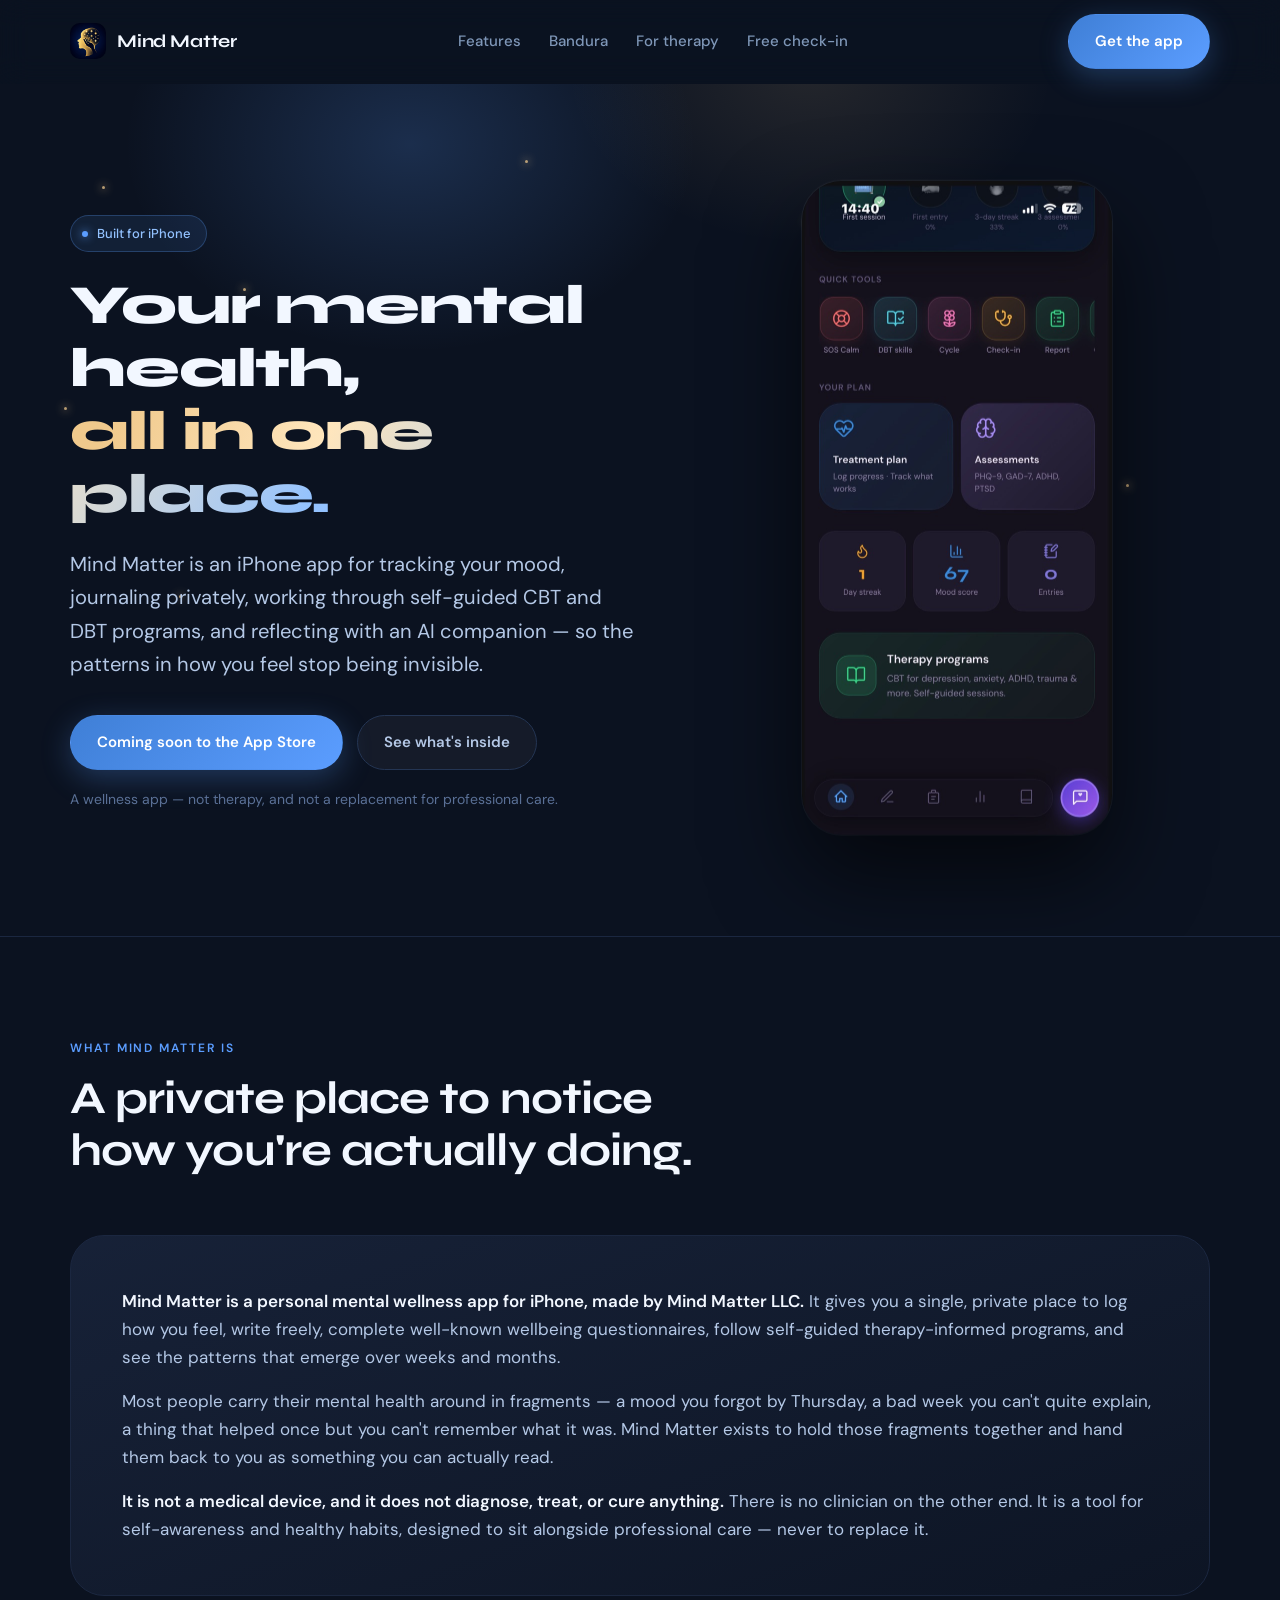
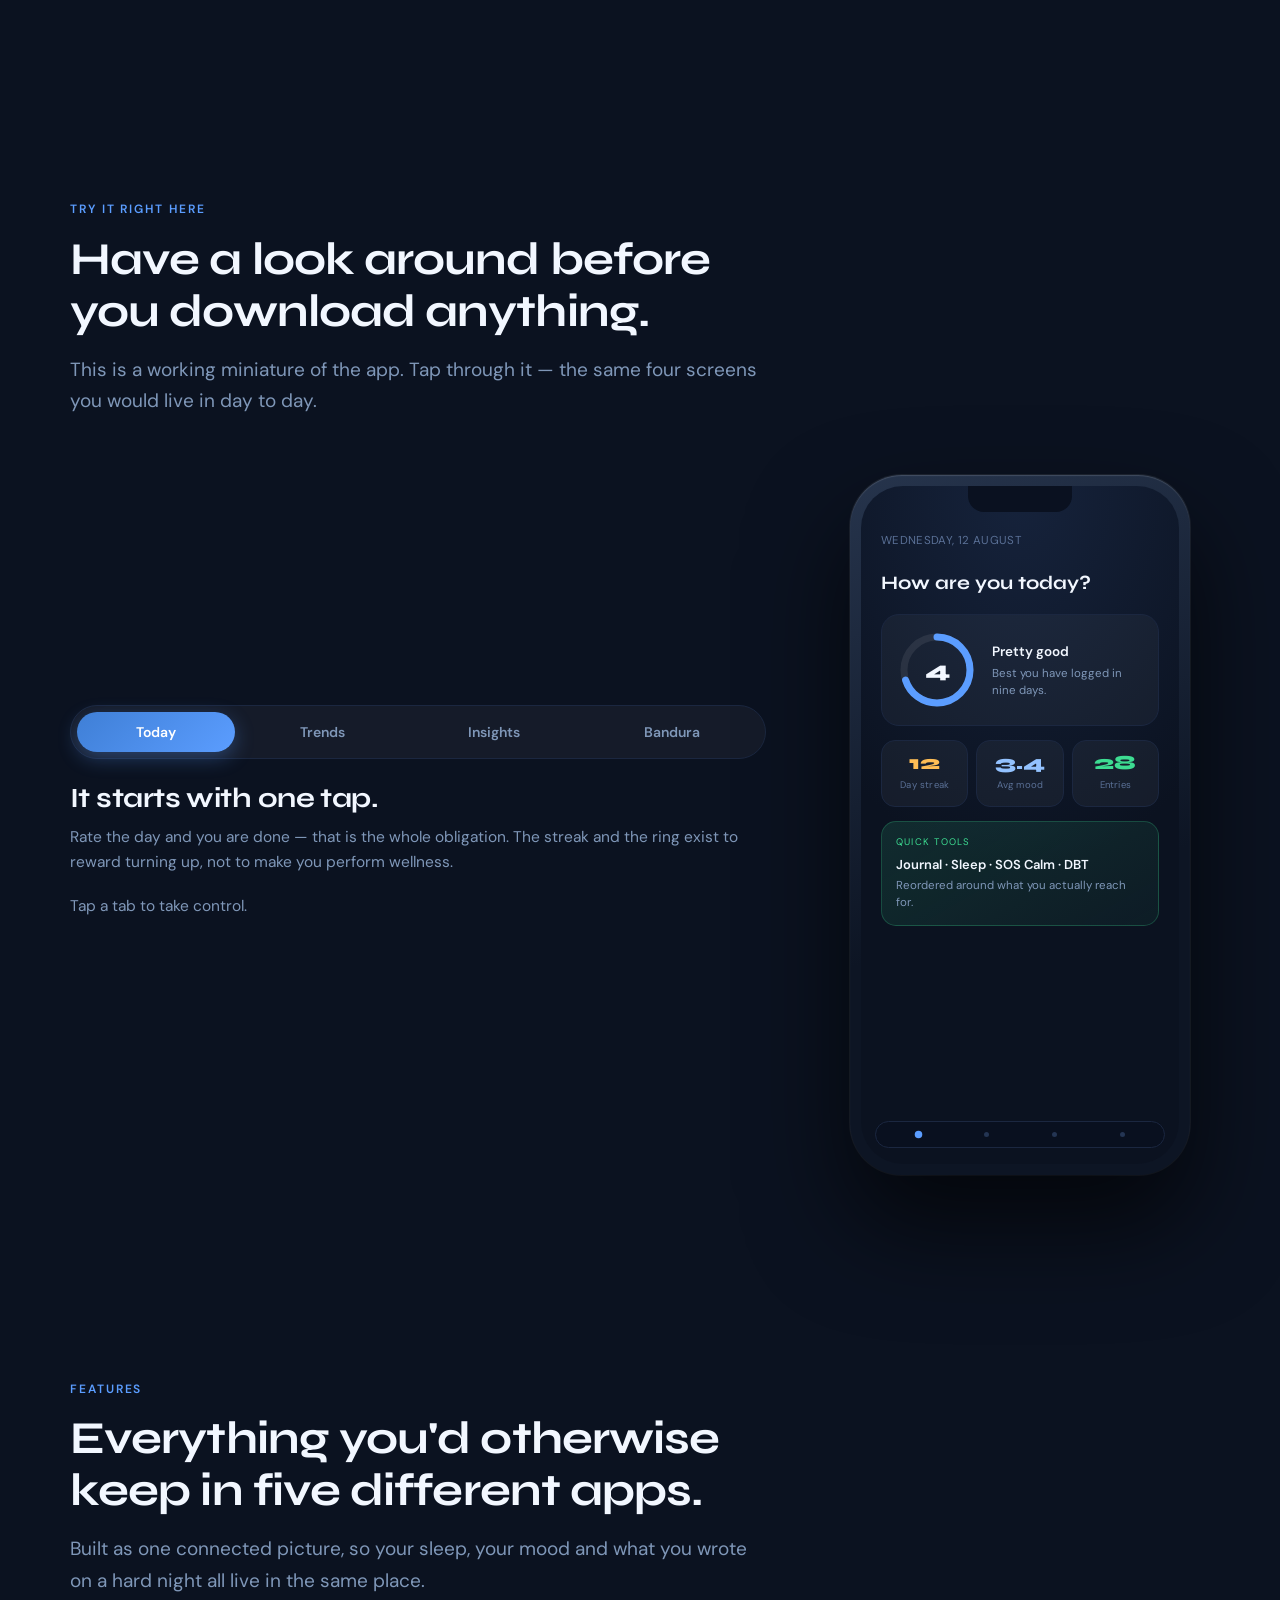
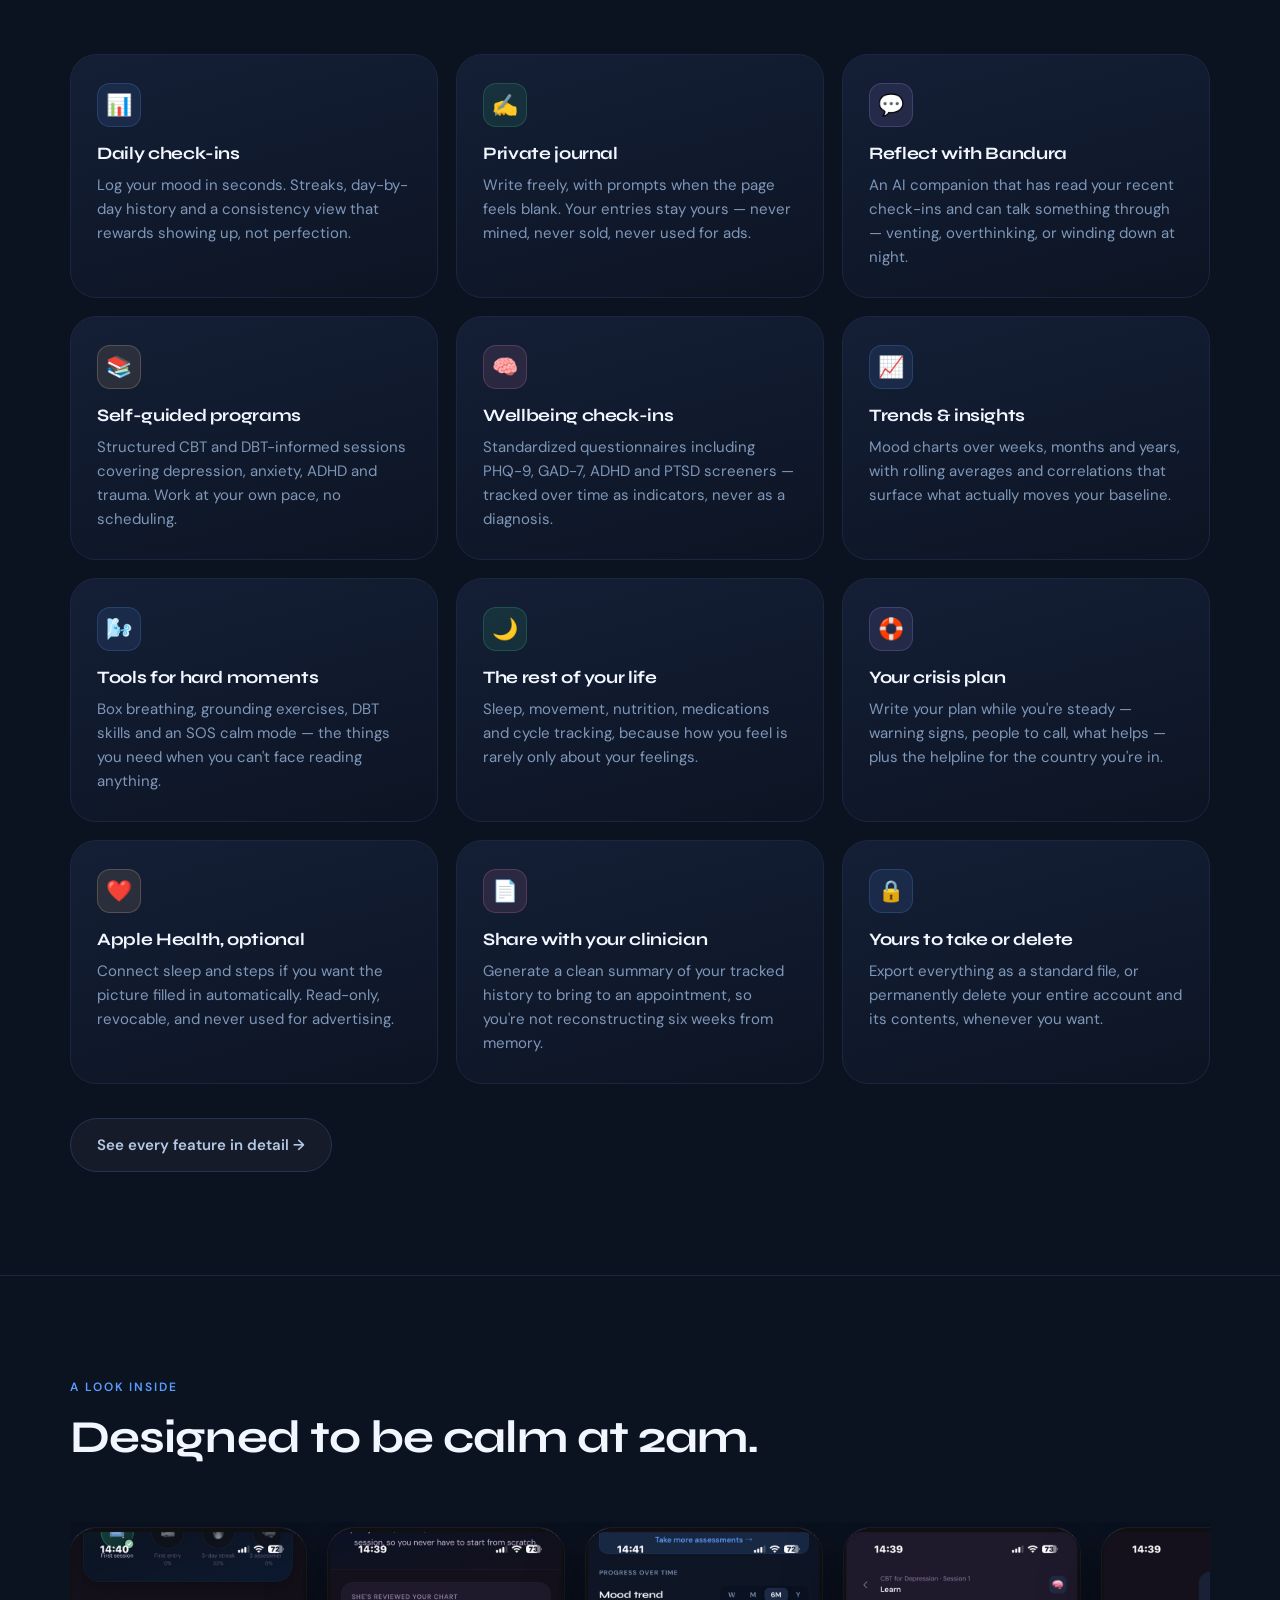
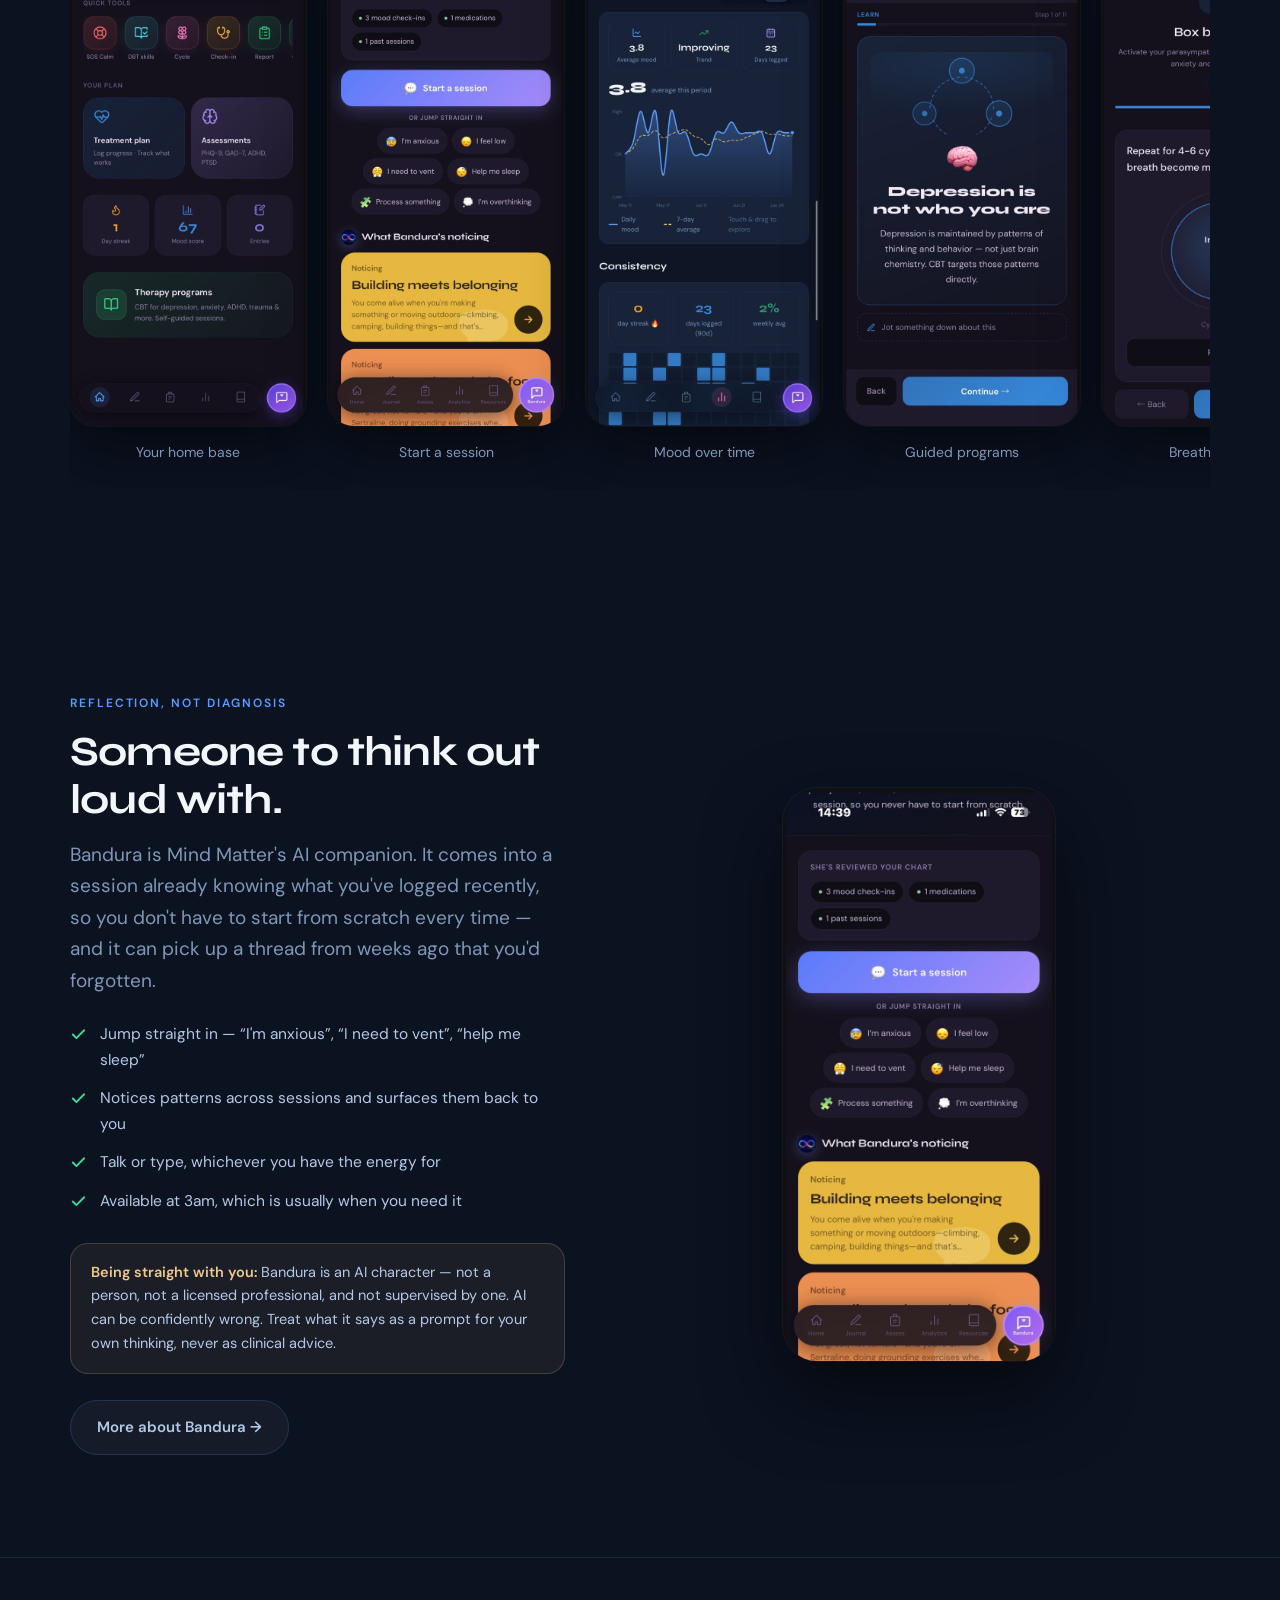
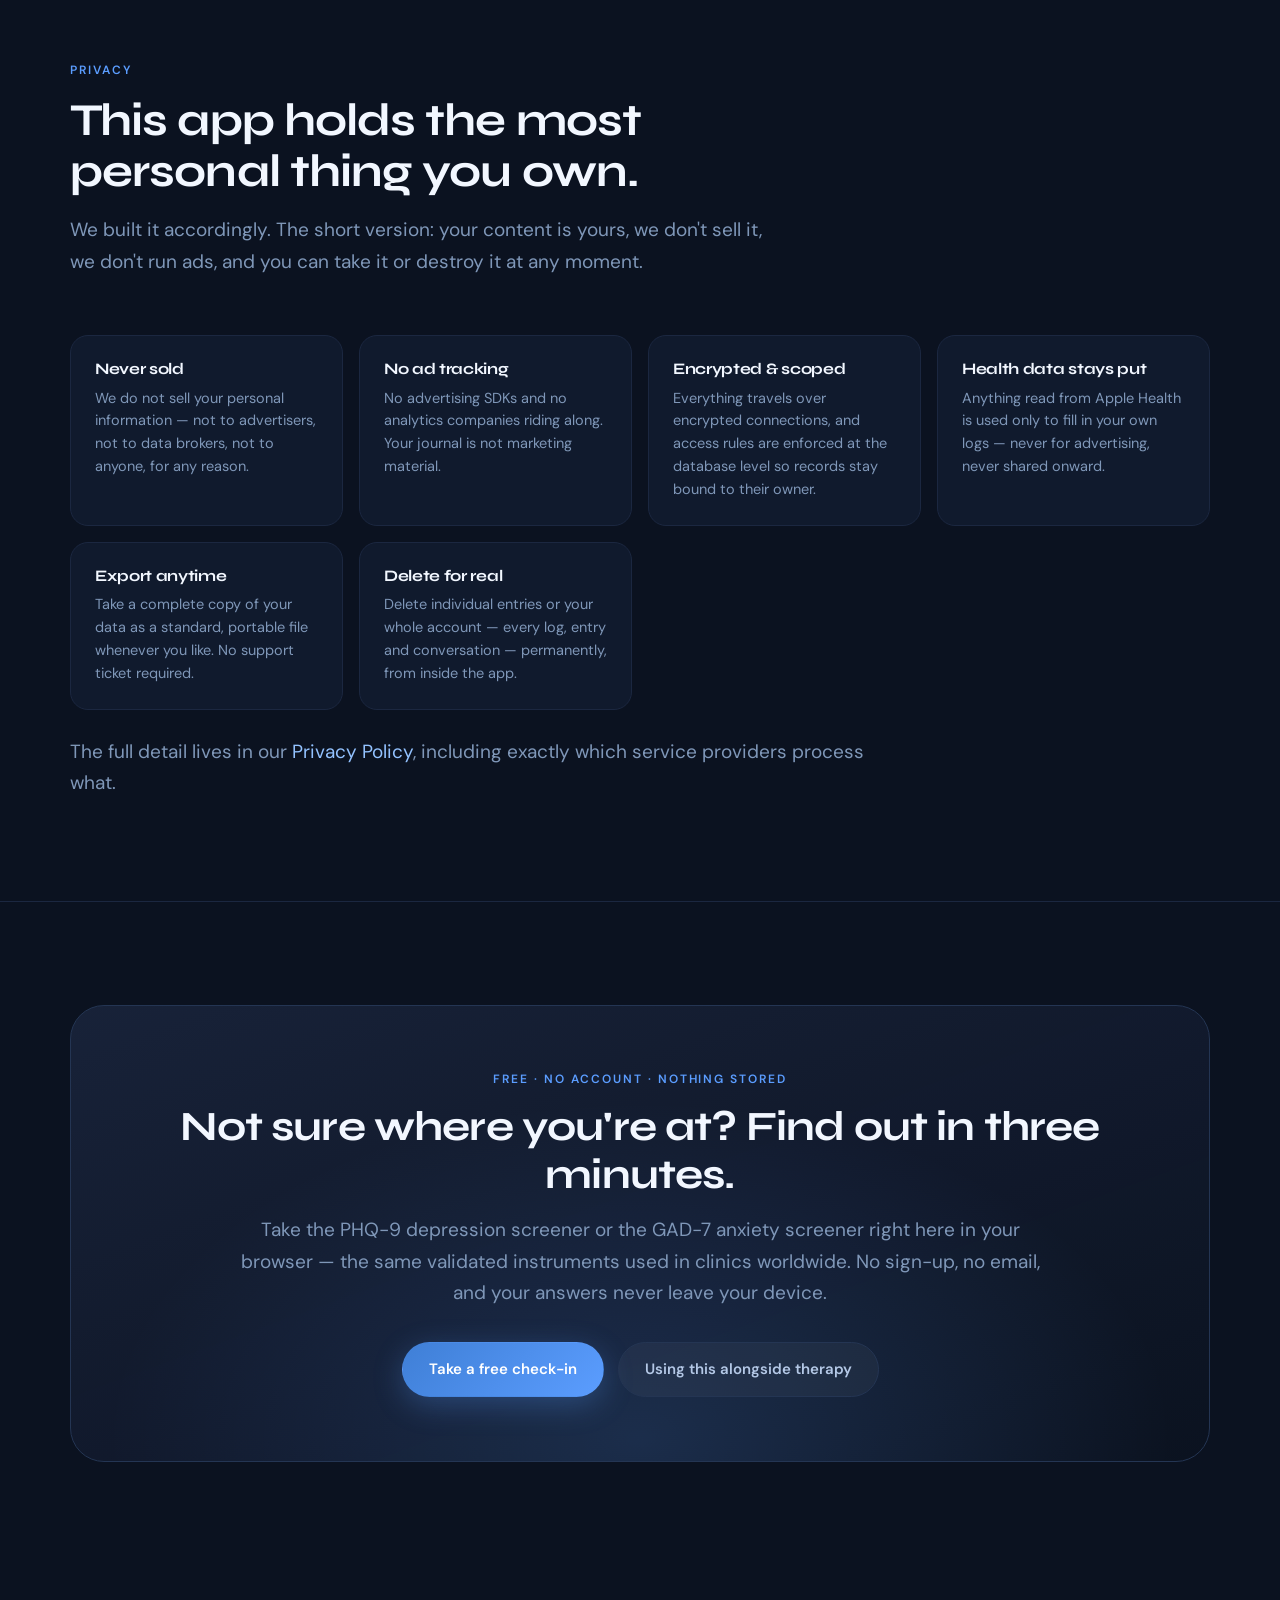
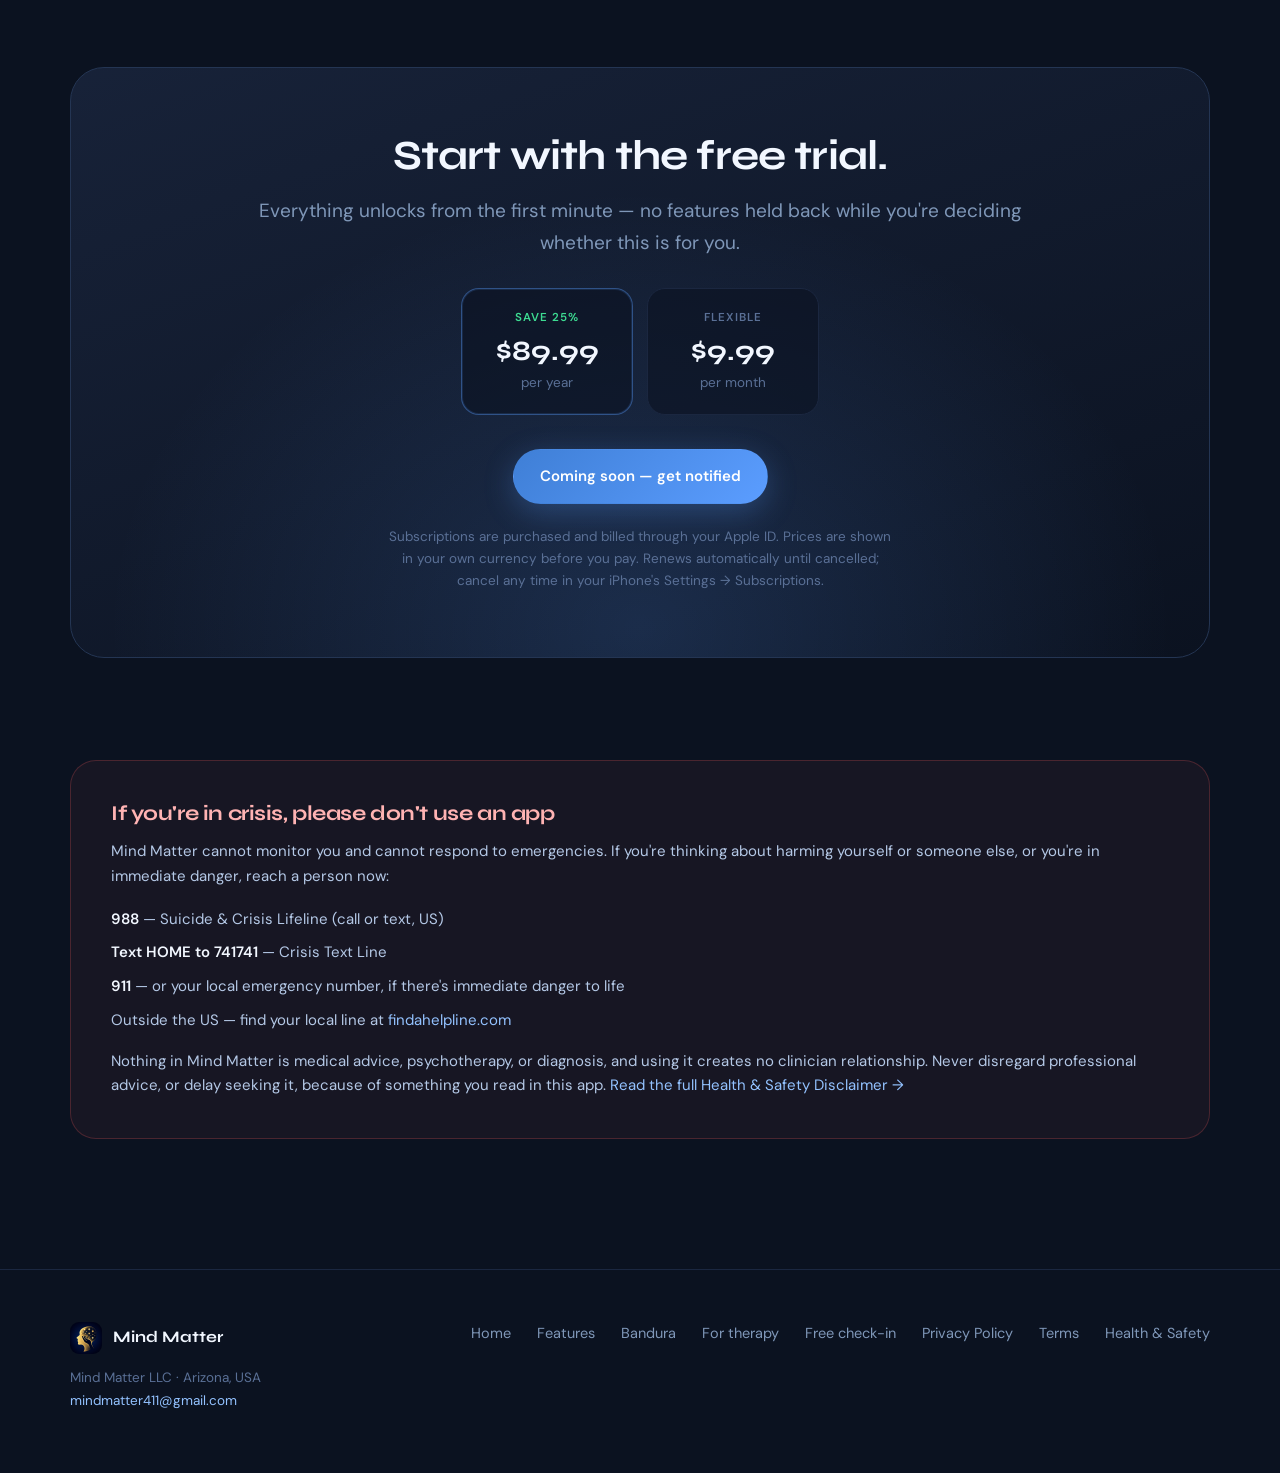
==== commit e8b17ed4: "Add mobile menu, interactive demo, full check-in and motion polish - site.js: slide-out mobile menu " ====
--- a/index.html
+++ b/index.html
@@ -92,7 +92,7 @@
       </div>
 
       <div class="phone-wrap">
-        <img class="phone" src="shots/Everything.jpg" width="620" height="1307"
+        <img class="phone par" data-depth="0.05" src="shots/Everything.jpg" width="620" height="1307"
              alt="The Mind Matter home screen showing quick tools, a treatment plan, assessments, streaks and therapy programs." />
       </div>
     </div>
@@ -123,6 +123,35 @@
           There is no clinician on the other end. It is a tool for self-awareness and healthy
           habits, designed to sit alongside professional care — never to replace it.
         </p>
+      </div>
+    </div>
+  </section>
+
+  <!-- ══ INTERACTIVE DEMO ══ -->
+  <section class="band" id="demo">
+    <div class="shell">
+      <div class="head rv">
+        <p class="eyebrow">Try it right here</p>
+        <h2>Have a look around before you download anything.</h2>
+        <p class="lede" style="margin-top:14px">
+          This is a working miniature of the app. Tap through it &mdash; the same four screens
+          you would live in day to day.
+        </p>
+      </div>
+
+      <div class="demo-wrap">
+        <div class="demo-copy rv-l">
+          <div class="seg" id="demoSeg" aria-label="Choose a screen"></div>
+          <h3 id="demoTitle">It starts with one tap.</h3>
+          <p id="demoText"></p>
+          <p class="demo-hint" id="demoHint">Tap a tab to take control.</p>
+        </div>
+
+        <div class="demo-stage rv-s">
+          <div class="device">
+            <div class="screen" id="demoScreen"></div>
+          </div>
+        </div>
       </div>
     </div>
   </section>
@@ -387,5 +416,6 @@
 </footer>
 
 <script src="site.js"></script>
+<script src="demo.js"></script>
 </body>
 </html>
--- a/style.css
+++ b/style.css
@@ -68,7 +68,64 @@
 .nav-links{display:flex;align-items:center;gap:28px}
 .nav-links a{color:var(--lo);font-size:15px;font-weight:500;transition:color .18s ease}
 .nav-links a:hover{color:var(--hi);text-decoration:none}
-@media(max-width:760px){.nav-links{display:none}}
+.nav-links a[aria-current="page"]{color:var(--hi)}
+
+/* ── mobile menu ──────────────────────────────────────────────────── */
+.burger{
+  display:none;width:44px;height:44px;flex:0 0 auto;
+  align-items:center;justify-content:center;
+  background:rgba(255,255,255,.04);border:1px solid var(--line-soft);
+  border-radius:12px;cursor:pointer;padding:0;
+}
+.burger span{position:relative;display:block;width:18px;height:2px;border-radius:2px;background:var(--hi);transition:transform .28s cubic-bezier(.22,1,.36,1),opacity .18s ease}
+.burger span::before,.burger span::after{
+  content:'';position:absolute;left:0;width:18px;height:2px;border-radius:2px;background:var(--hi);
+  transition:transform .28s cubic-bezier(.22,1,.36,1);
+}
+.burger span::before{top:-6px}
+.burger span::after{top:6px}
+body.menu-open .burger span{background:transparent}
+body.menu-open .burger span::before{transform:translateY(6px) rotate(45deg)}
+body.menu-open .burger span::after{transform:translateY(-6px) rotate(-45deg)}
+
+.sheet{
+  position:fixed;inset:0;z-index:60;display:none;
+  background:rgba(6,10,18,.72);backdrop-filter:blur(16px);-webkit-backdrop-filter:blur(16px);
+  opacity:0;transition:opacity .28s ease;
+}
+.sheet.mounted{display:block}
+.sheet.open{opacity:1}
+.sheet-in{
+  position:absolute;top:0;right:0;bottom:0;width:min(340px,86vw);
+  background:linear-gradient(180deg,#101a2c,#0b1220);
+  border-left:1px solid var(--line-soft);
+  padding:22px 24px 34px;display:flex;flex-direction:column;
+  transform:translateX(100%);transition:transform .34s cubic-bezier(.22,1,.36,1);
+  overflow-y:auto;
+}
+.sheet.open .sheet-in{transform:none}
+.sheet-top{display:flex;align-items:center;justify-content:space-between;margin-bottom:26px}
+.sheet-links{display:grid;gap:2px}
+.sheet-links a{
+  display:flex;align-items:center;justify-content:space-between;gap:12px;
+  padding:15px 14px;border-radius:14px;font-size:16.5px;font-weight:500;color:var(--mid);
+  transition:background .16s ease,color .16s ease;
+}
+.sheet-links a:hover{background:rgba(255,255,255,.04);color:var(--hi);text-decoration:none}
+.sheet-links a[aria-current="page"]{background:rgba(91,157,255,.12);color:var(--blue-bright)}
+.sheet-links a small{display:block;font-size:13px;color:var(--dim);font-weight:400;margin-top:2px}
+.sheet-links .lbl{display:block}
+.sheet-sep{height:1px;background:var(--line-soft);margin:16px 6px}
+.sheet-foot{margin-top:auto;padding-top:26px}
+.sheet-foot .btn{width:100%}
+.sheet-foot p{margin-top:16px;font-size:12.5px;color:var(--dim);text-align:center}
+
+@media(max-width:860px){
+  .nav-links{display:none}
+  .burger{display:flex}
+  .nav-in > .btn-primary{display:none}
+}
+@media(min-width:861px){ .sheet{display:none!important} }
 
 /* ── buttons ──────────────────────────────────────────────────────── */
 .btn{
@@ -397,6 +454,157 @@
 }
 .disclaim b{color:var(--mid);font-weight:600}
 
+/* ══════════════════════════════════════════════════════════════════
+   INTERACTIVE DEMO — a miniature, driveable Mind Matter
+   ══════════════════════════════════════════════════════════════════ */
+.demo-wrap{display:grid;grid-template-columns:1fr 380px;gap:clamp(30px,5vw,70px);align-items:center}
+@media(max-width:940px){.demo-wrap{grid-template-columns:1fr;gap:40px}.demo-stage{order:-1}}
+
+.demo-stage{display:flex;justify-content:center;perspective:1400px}
+.device{
+  position:relative;width:340px;max-width:88vw;aspect-ratio:340/700;
+  border-radius:52px;padding:11px;
+  background:linear-gradient(160deg,#26344c,#0d1524 60%);
+  box-shadow:0 50px 100px rgba(0,0,0,.66),0 0 0 1px rgba(255,255,255,.08),
+             inset 0 1px 1px rgba(255,255,255,.14);
+  transition:transform .5s cubic-bezier(.22,1,.36,1);
+  transform-style:preserve-3d;
+}
+.device::after{
+  content:'';position:absolute;top:11px;left:50%;transform:translateX(-50%);
+  width:104px;height:26px;border-radius:0 0 16px 16px;background:#0a1120;z-index:4;
+}
+.screen{
+  position:relative;width:100%;height:100%;border-radius:42px;overflow:hidden;
+  background:radial-gradient(120% 80% at 50% 0%,#16233c,#0b1220 70%);
+}
+.scr{
+  position:absolute;inset:0;padding:46px 20px 74px;
+  opacity:0;transform:translateY(14px) scale(.985);pointer-events:none;
+  transition:opacity .38s ease,transform .44s cubic-bezier(.22,1,.36,1);
+  overflow:hidden;
+}
+.scr.on{opacity:1;transform:none;pointer-events:auto}
+.scr-h{font-family:'Syne',sans-serif;font-size:19px;font-weight:700;color:var(--hi);margin-bottom:3px}
+.scr-s{font-size:11.5px;color:var(--dim);margin-bottom:16px;letter-spacing:.03em;text-transform:uppercase}
+
+/* mini tiles */
+.m-tiles{display:grid;grid-template-columns:repeat(3,1fr);gap:8px;margin-bottom:14px}
+.m-tile{padding:12px 8px;border-radius:14px;background:rgba(255,255,255,.045);border:1px solid var(--line-soft);text-align:center}
+.m-tile .v{font-family:'Syne',sans-serif;font-size:20px;font-weight:800;line-height:1}
+.m-tile .k{font-size:9.5px;color:var(--dim);margin-top:5px;letter-spacing:.02em}
+
+/* mood ring */
+.ring-wrap{display:flex;align-items:center;gap:16px;padding:16px;border-radius:18px;
+  background:rgba(255,255,255,.04);border:1px solid var(--line-soft);margin-bottom:14px}
+.ring{position:relative;width:78px;height:78px;flex:0 0 auto}
+.ring svg{transform:rotate(-90deg)}
+.ring .lab{position:absolute;inset:0;display:grid;place-items:center;
+  font-family:'Syne',sans-serif;font-size:23px;font-weight:800;color:var(--hi)}
+.ring-txt .t{font-size:13.5px;font-weight:600;color:var(--hi);margin-bottom:3px}
+.ring-txt .d{font-size:11.5px;color:var(--lo);line-height:1.45}
+
+/* chart */
+.m-chart{padding:14px;border-radius:18px;background:rgba(255,255,255,.04);
+  border:1px solid var(--line-soft);margin-bottom:12px}
+.m-chart svg{width:100%;height:110px;display:block;overflow:visible}
+.m-path{fill:none;stroke:url(#lg);stroke-width:2.6;stroke-linecap:round;stroke-linejoin:round;
+  stroke-dasharray:var(--len);stroke-dashoffset:var(--len);}
+.scr.on .m-path{animation:draw 1.5s cubic-bezier(.33,1,.68,1) forwards}
+@keyframes draw{to{stroke-dashoffset:0}}
+.m-area{fill:url(#ag);opacity:0;}
+.scr.on .m-area{animation:fadein .8s .6s ease forwards}
+@keyframes fadein{to{opacity:1}}
+.m-dot{opacity:0}
+.scr.on .m-dot{animation:pop .4s 1.3s cubic-bezier(.34,1.56,.64,1) forwards}
+@keyframes pop{from{opacity:0;transform:scale(0)}to{opacity:1;transform:scale(1)}}
+.m-x{font-size:8.5px;fill:#51688c}
+
+/* heat grid */
+.m-heat{display:grid;grid-template-columns:repeat(14,1fr);gap:3.5px}
+.m-heat i{aspect-ratio:1;border-radius:3px;background:rgba(255,255,255,.05);opacity:0;
+  animation:cell .4s ease forwards}
+.scr:not(.on) .m-heat i{animation:none;opacity:0}
+@keyframes cell{to{opacity:1}}
+
+/* insight cards */
+.m-ins{padding:13px 14px;border-radius:15px;margin-bottom:9px;
+  background:linear-gradient(150deg,rgba(91,157,255,.13),rgba(91,157,255,.05));
+  border:1px solid rgba(91,157,255,.24);
+  opacity:0;transform:translateY(10px);animation:rise .5s cubic-bezier(.22,1,.36,1) forwards}
+.scr:not(.on) .m-ins{animation:none;opacity:0}
+.m-ins.gold{background:linear-gradient(150deg,rgba(240,201,140,.14),rgba(240,201,140,.05));border-color:rgba(240,201,140,.26)}
+.m-ins.green{background:linear-gradient(150deg,rgba(61,220,146,.13),rgba(61,220,146,.05));border-color:rgba(61,220,146,.24)}
+.m-ins .k{font-size:9.5px;letter-spacing:.13em;text-transform:uppercase;color:var(--blue);margin-bottom:5px}
+.m-ins.gold .k{color:var(--gold)}
+.m-ins.green .k{color:var(--green)}
+.m-ins .t{font-size:13px;font-weight:600;color:var(--hi);line-height:1.35;margin-bottom:4px}
+.m-ins .d{font-size:11.5px;color:var(--lo);line-height:1.5}
+@keyframes rise{to{opacity:1;transform:none}}
+
+/* chat */
+.m-chat{display:flex;flex-direction:column;gap:9px}
+.bub{max-width:82%;padding:11px 14px;border-radius:17px;font-size:12.5px;line-height:1.5;
+  opacity:0;transform:translateY(9px);animation:rise .45s cubic-bezier(.22,1,.36,1) forwards}
+.scr:not(.on) .bub{animation:none;opacity:0}
+.bub.me{align-self:flex-end;background:linear-gradient(135deg,#3f7fd6,#5b9dff);color:#fff;border-bottom-right-radius:6px}
+.bub.ai{align-self:flex-start;background:rgba(255,255,255,.07);border:1px solid var(--line-soft);
+  color:var(--mid);border-bottom-left-radius:6px}
+.typing{display:flex;gap:4px;align-items:center}
+.typing i{width:6px;height:6px;border-radius:50%;background:var(--lo);animation:blink 1.3s infinite}
+.typing i:nth-child(2){animation-delay:.18s}
+.typing i:nth-child(3){animation-delay:.36s}
+@keyframes blink{0%,60%,100%{opacity:.28;transform:translateY(0)}30%{opacity:1;transform:translateY(-3px)}}
+
+/* tab bar inside device */
+.m-nav{position:absolute;left:14px;right:14px;bottom:16px;z-index:3;
+  display:flex;justify-content:space-around;align-items:center;
+  padding:10px 8px;border-radius:20px;
+  background:rgba(10,17,32,.86);backdrop-filter:blur(12px);border:1px solid var(--line-soft)}
+.m-nav b{width:5px;height:5px;border-radius:50%;background:var(--line);transition:background .3s ease,transform .3s ease}
+.m-nav b.on{background:var(--blue);transform:scale(1.5)}
+
+/* segmented control */
+.seg{display:flex;gap:6px;padding:6px;border-radius:100px;
+  background:rgba(255,255,255,.04);border:1px solid var(--line-soft);flex-wrap:wrap}
+.seg button{
+  flex:1 1 auto;min-width:78px;padding:11px 16px;border-radius:100px;cursor:pointer;font-family:inherit;
+  font-size:14px;font-weight:600;color:var(--lo);background:none;border:none;
+  transition:color .2s ease,background .3s cubic-bezier(.22,1,.36,1);
+}
+.seg button:hover{color:var(--hi)}
+.seg button[aria-selected="true"]{color:#fff;background:linear-gradient(135deg,#3f7fd6,#5b9dff);
+  box-shadow:0 6px 20px rgba(91,157,255,.32)}
+.demo-copy h3{font-family:'Syne',sans-serif;font-size:clamp(1.3rem,1.1rem + .8vw,1.75rem);
+  font-weight:700;color:var(--hi);margin:24px 0 10px}
+.demo-copy p{font-size:15.5px;color:var(--lo);line-height:1.65;min-height:3.3em}
+.demo-hint{margin-top:18px;font-size:13px;color:var(--dim)}
+
+/* ══ multi-domain results ══ */
+.domains{display:grid;gap:14px;margin-top:24px}
+.domain{padding:20px 22px;border-radius:var(--r-md);background:rgba(20,31,54,.6);border:1px solid var(--line-soft)}
+.domain-top{display:flex;align-items:baseline;justify-content:space-between;gap:14px;margin-bottom:12px}
+.domain-name{font-size:15.5px;font-weight:600;color:var(--hi)}
+.domain-name small{display:block;font-size:12px;color:var(--dim);font-weight:400;margin-top:2px}
+.domain-val{font-family:'Syne',sans-serif;font-size:15px;font-weight:700;white-space:nowrap}
+.meter{height:8px;border-radius:100px;background:rgba(255,255,255,.06);overflow:hidden}
+.meter i{display:block;height:100%;width:0;border-radius:100px;transition:width .9s cubic-bezier(.22,1,.36,1)}
+.domain-say{margin-top:12px;font-size:14px;color:var(--lo);line-height:1.6}
+
+.section-flag{
+  display:inline-flex;align-items:center;gap:9px;padding:7px 15px;border-radius:100px;
+  background:rgba(91,157,255,.1);border:1px solid rgba(91,157,255,.26);
+  font-size:12.5px;font-weight:600;color:var(--blue-bright);margin-bottom:20px;
+}
+
+/* ══ scroll animation utilities ══ */
+.rv-l{opacity:0;transform:translateX(-26px)}
+.rv-r{opacity:0;transform:translateX(26px)}
+.rv-s{opacity:0;transform:scale(.94)}
+.rv-l,.rv-r,.rv-s{transition:opacity .8s ease,transform .8s cubic-bezier(.22,1,.36,1)}
+.rv-l.in,.rv-r.in,.rv-s.in{opacity:1;transform:none}
+.par{will-change:transform}
+
 /* ── reveal ───────────────────────────────────────────────────────── */
 .rv{opacity:0;transform:translateY(22px);transition:opacity .7s ease,transform .7s cubic-bezier(.22,1,.36,1)}
 .rv.in{opacity:1;transform:none}
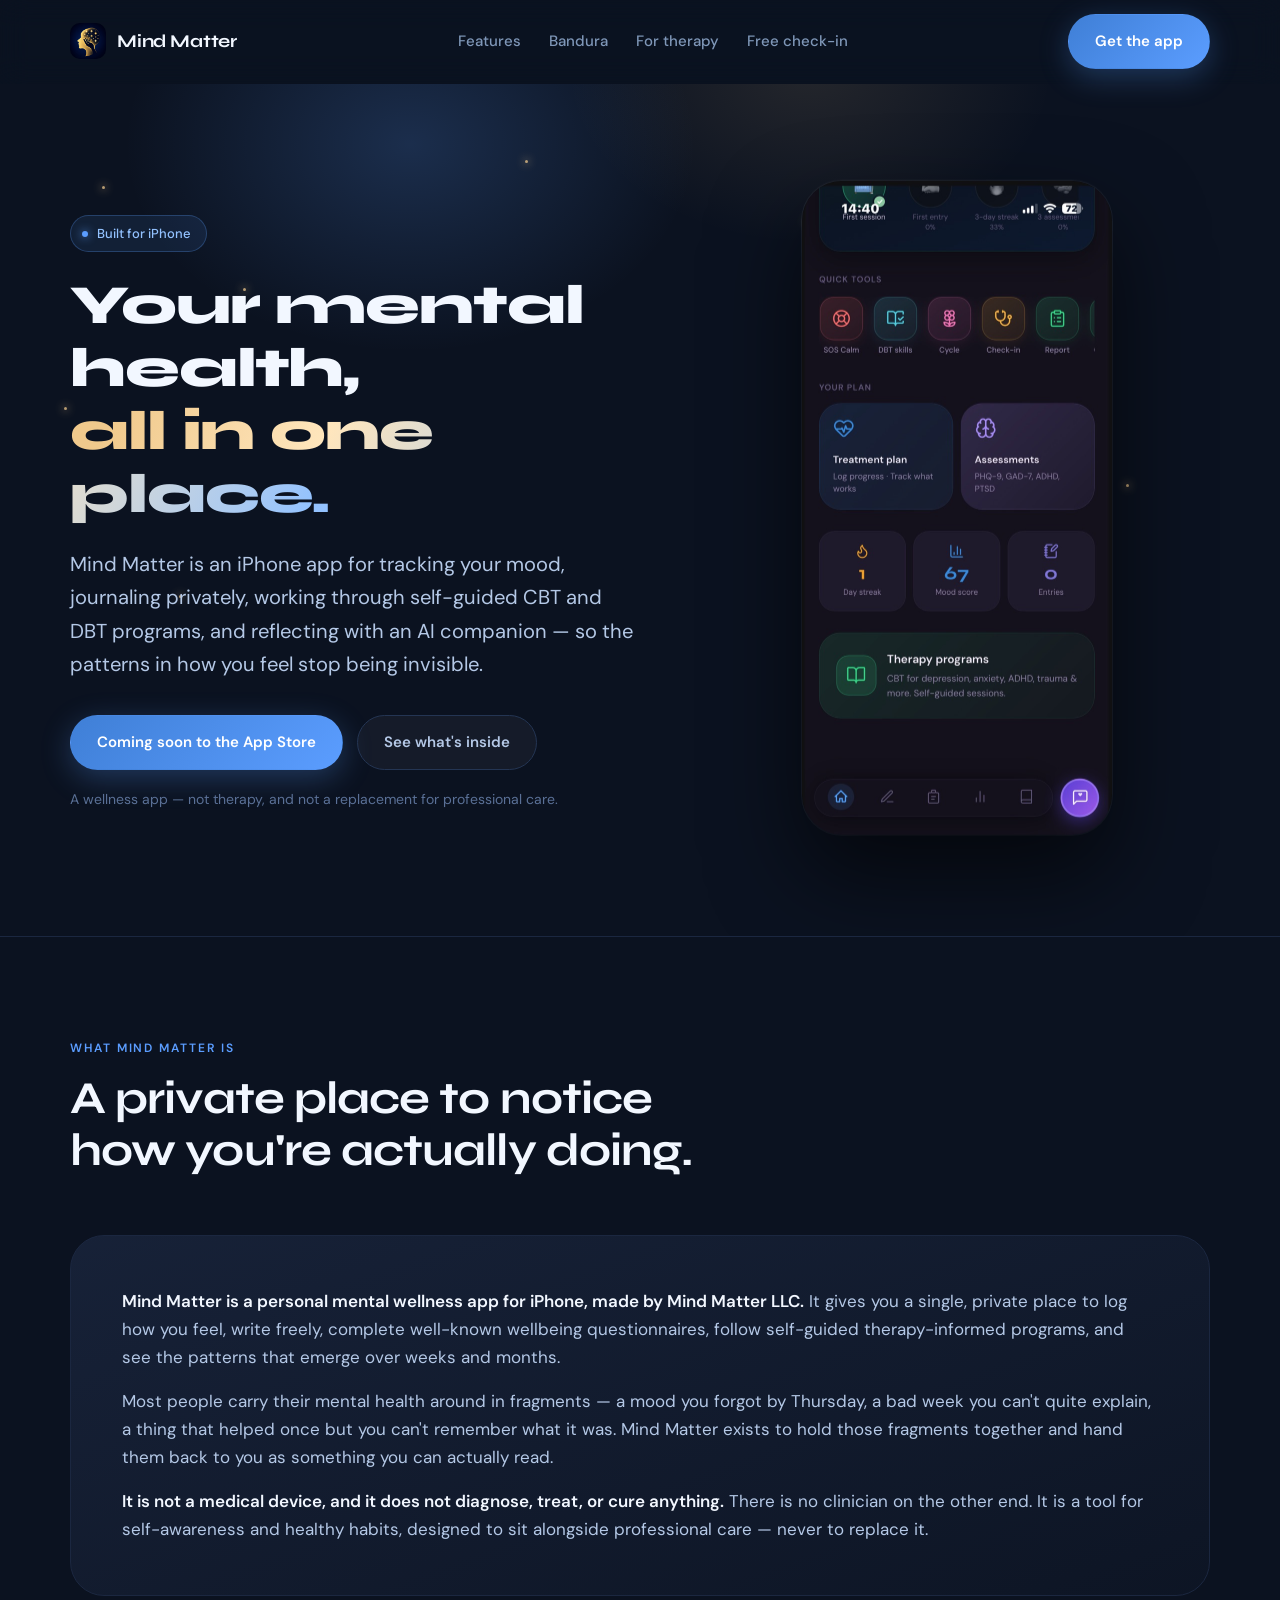
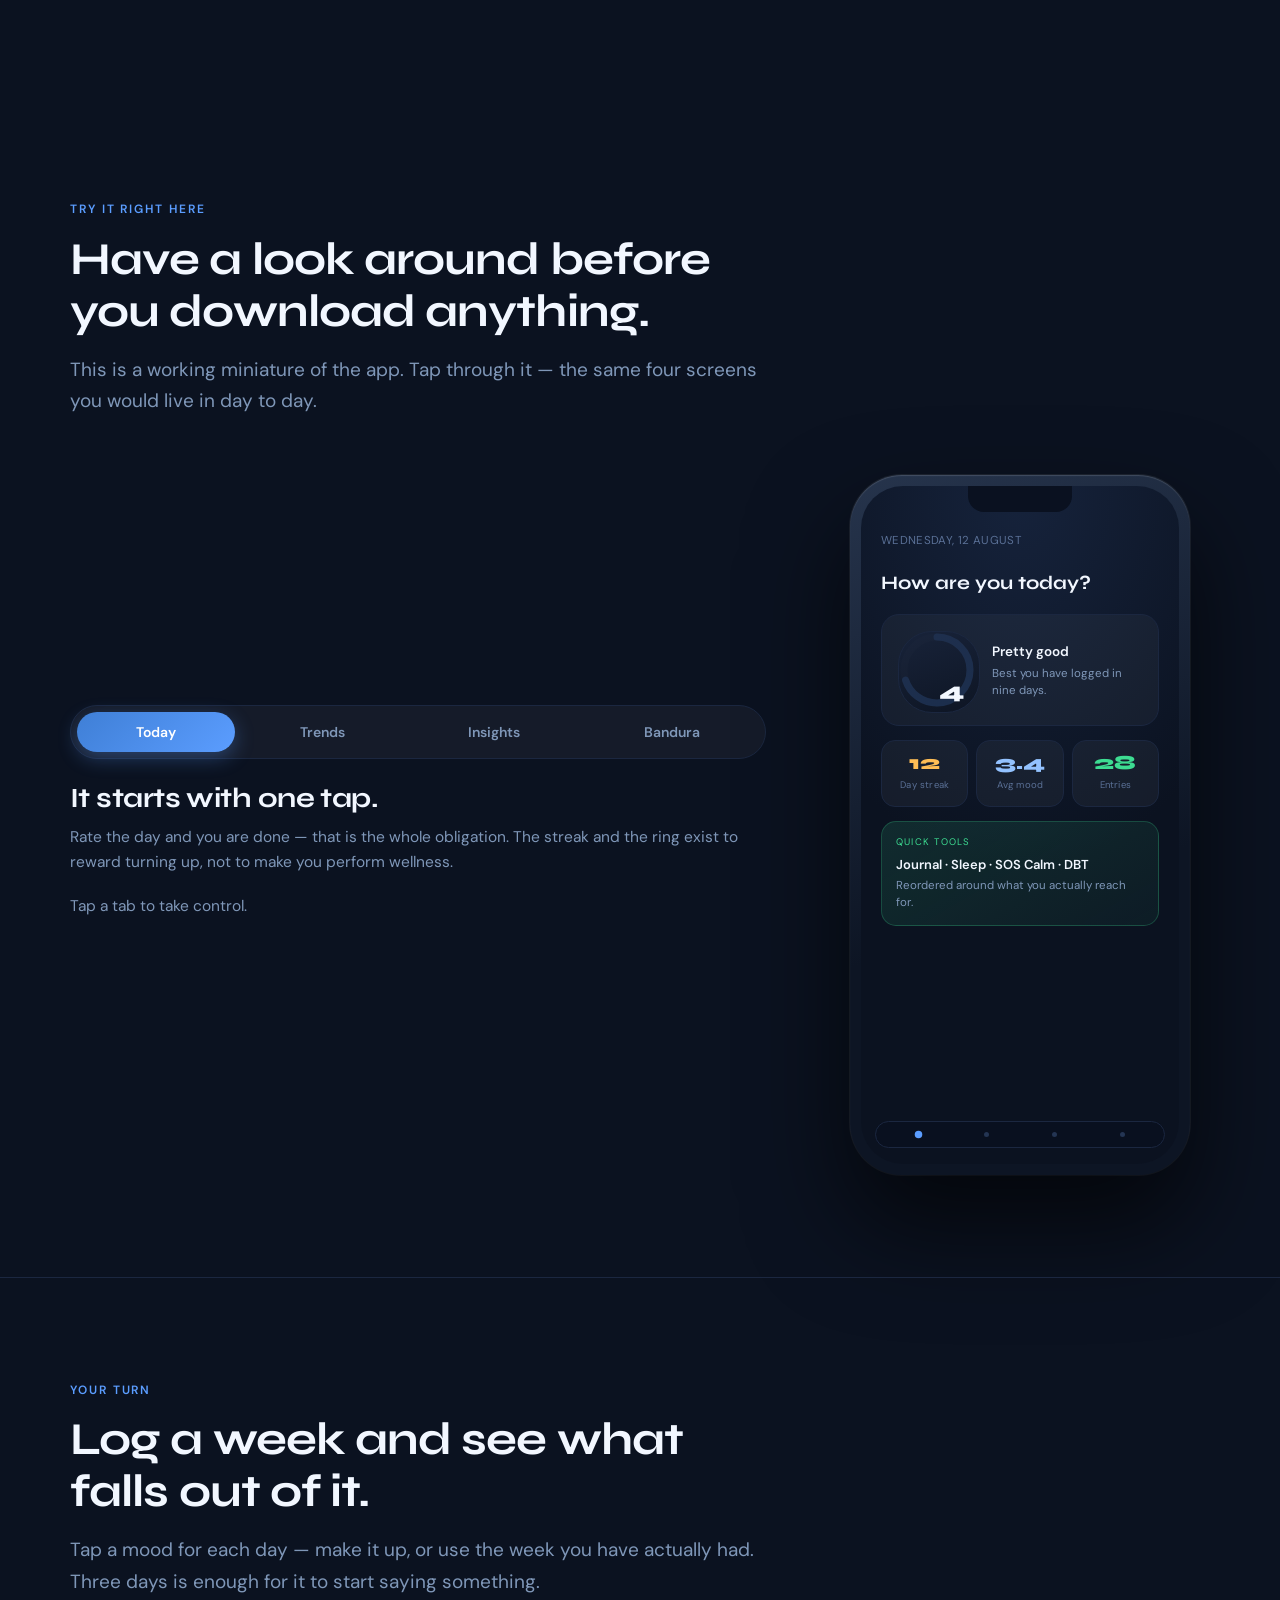
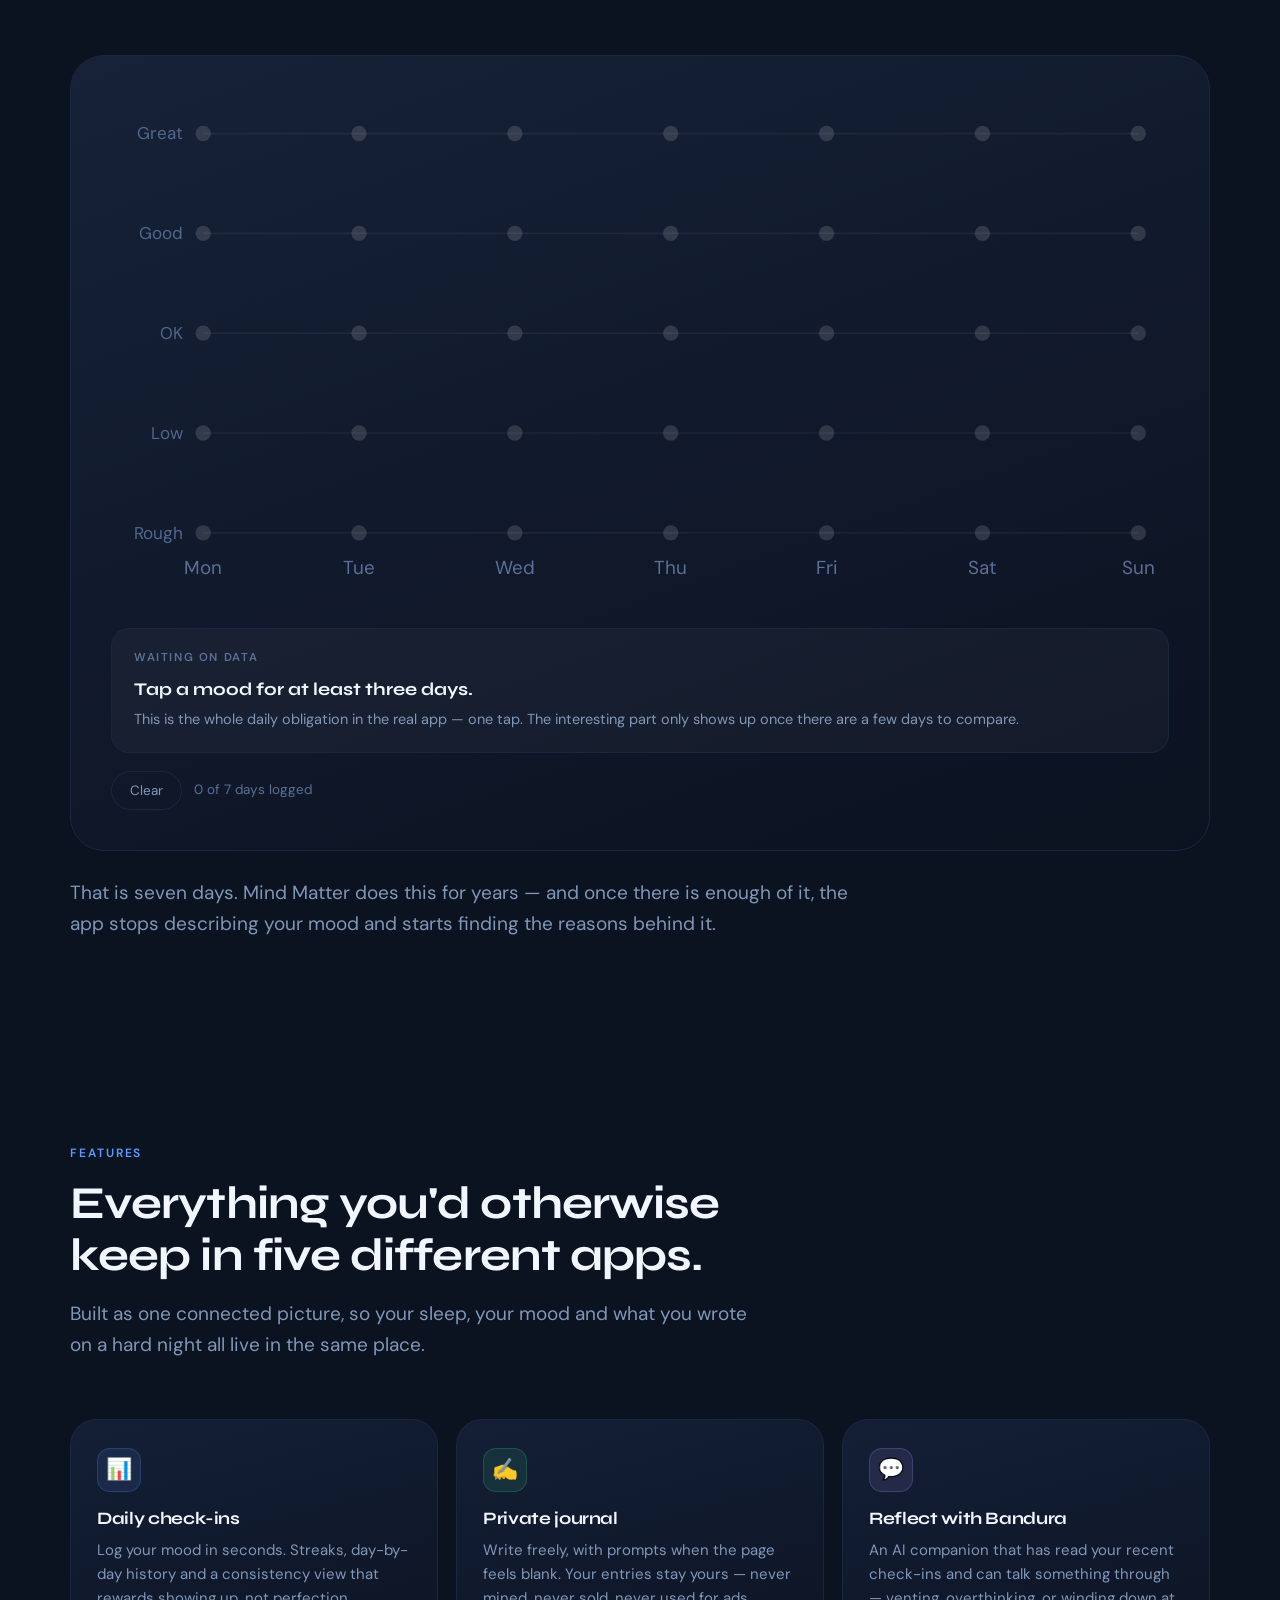
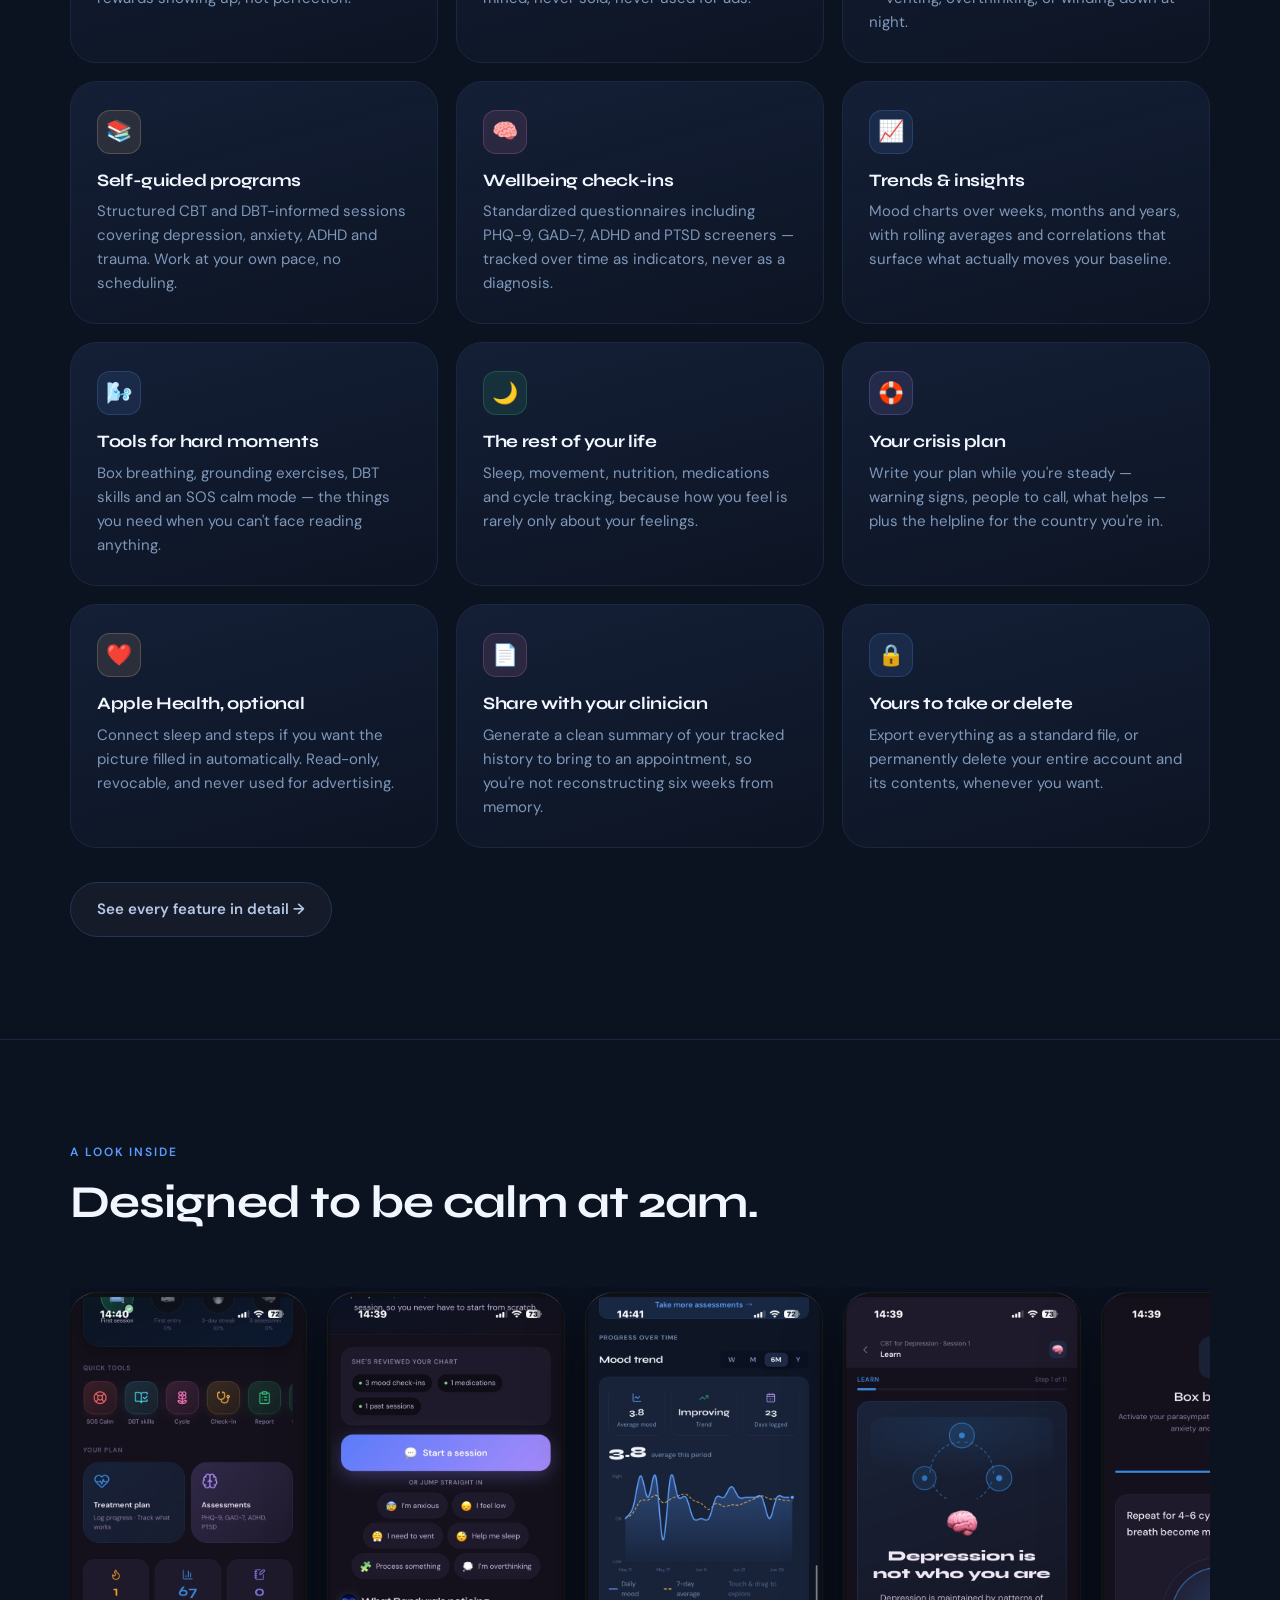
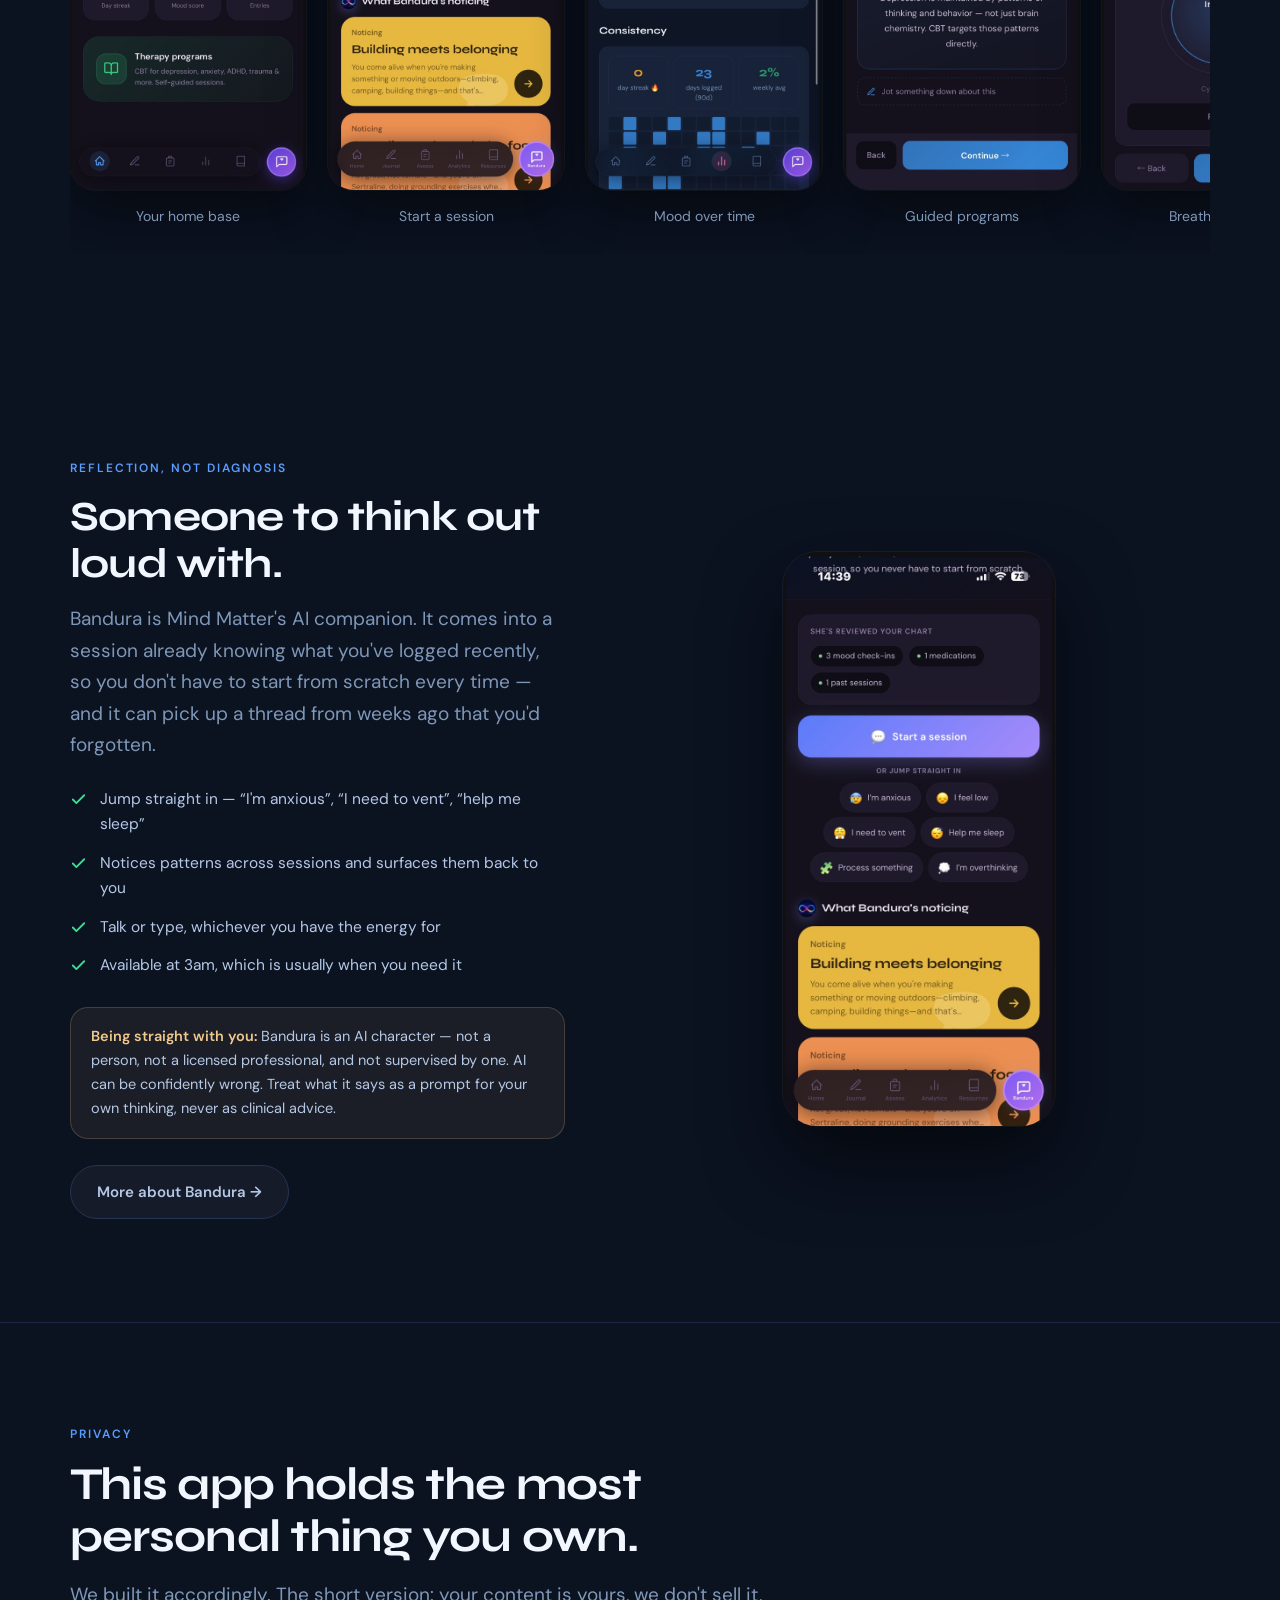
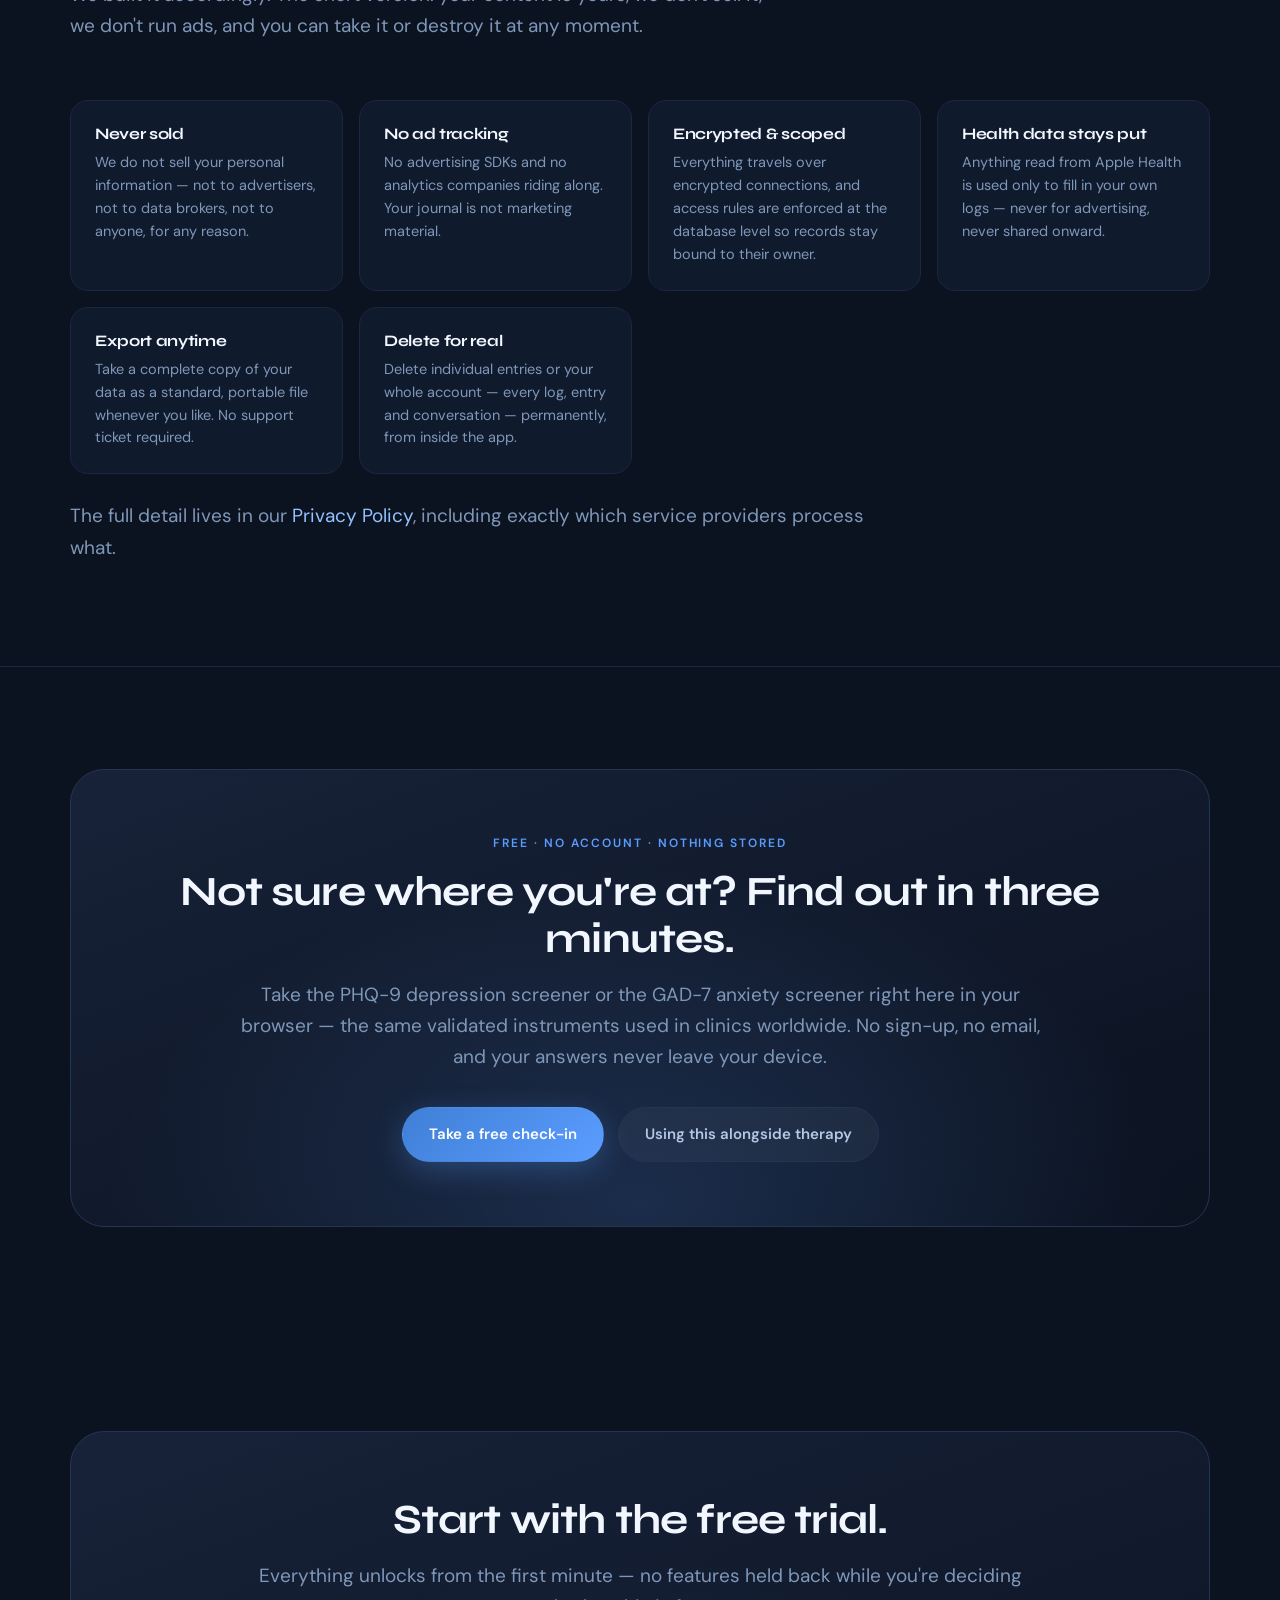
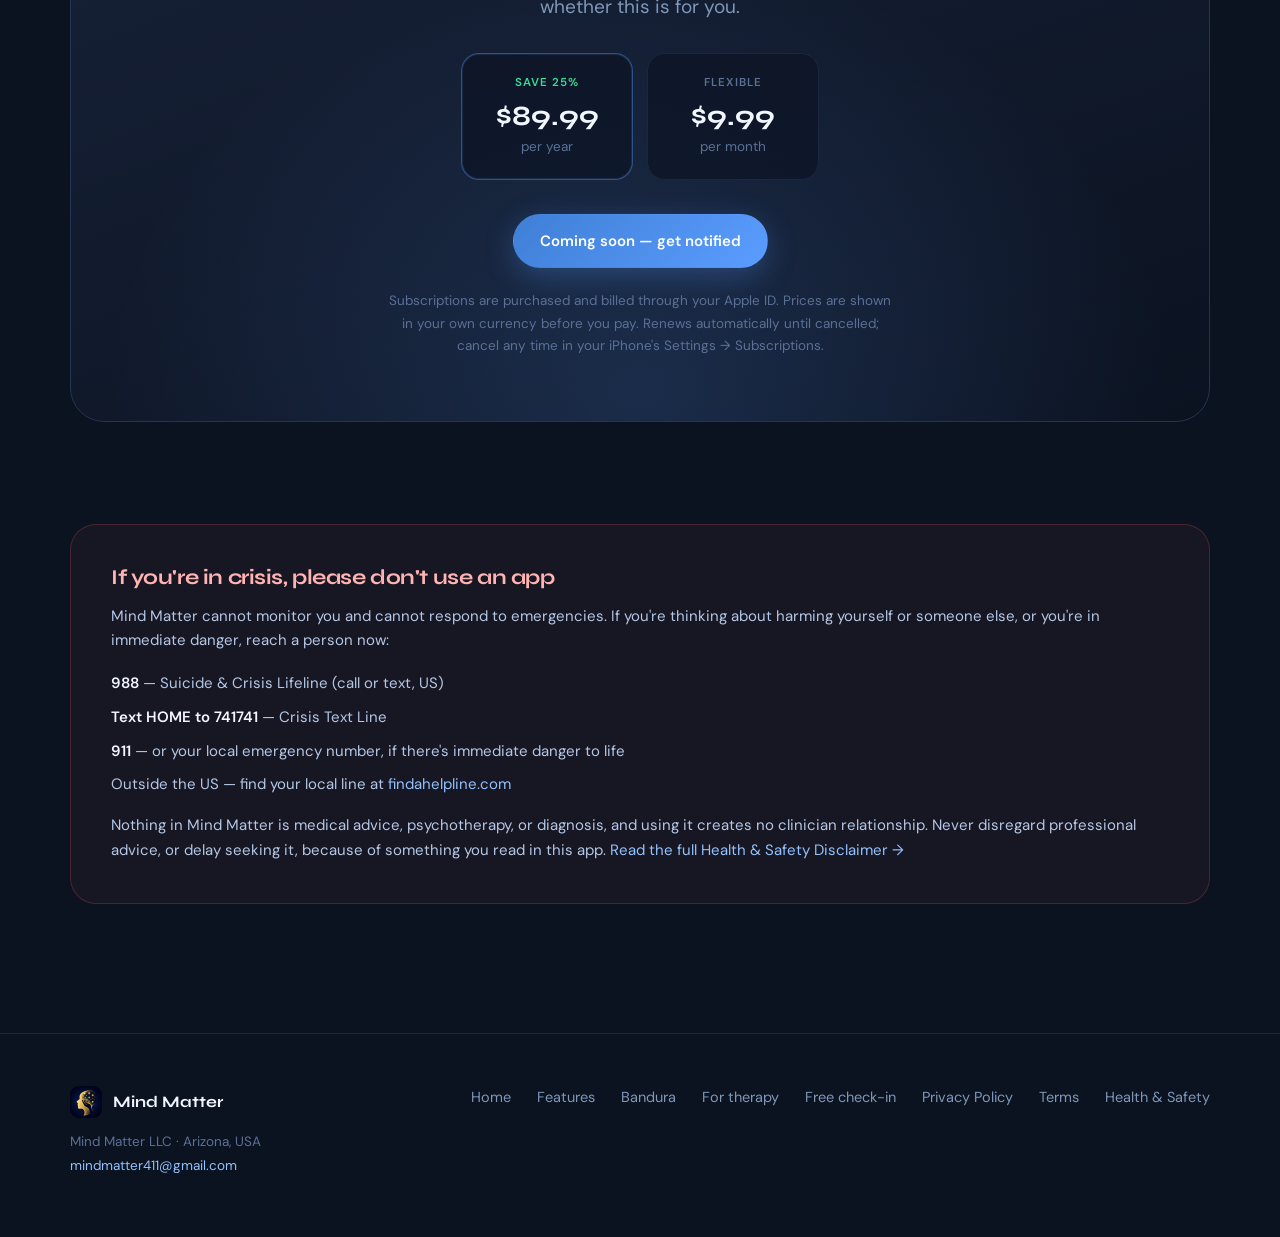
==== commit ab88674e: "Swap alcohol for ADHD in the full check-in, fix stat counters and option hover - Full check-in is no" ====
--- a/index.html
+++ b/index.html
@@ -153,6 +153,32 @@
           </div>
         </div>
       </div>
+    </div>
+  </section>
+
+  <!-- ══ MOOD LAB ══ -->
+  <section class="band band-line" id="lab">
+    <div class="shell">
+      <div class="head rv">
+        <p class="eyebrow">Your turn</p>
+        <h2>Log a week and see what falls out of it.</h2>
+        <p class="lede" style="margin-top:14px">
+          Tap a mood for each day &mdash; make it up, or use the week you have actually had.
+          Three days is enough for it to start saying something.
+        </p>
+      </div>
+      <div class="lab rv-s">
+        <div id="moodLab"></div>
+        <div class="lab-out empty" id="labOut"></div>
+        <div class="lab-bar">
+          <button class="lab-reset" id="labReset" type="button">Clear</button>
+          <span class="lab-count" id="labCount">0 of 7 days logged</span>
+        </div>
+      </div>
+      <p class="lede rv" style="margin-top:26px">
+        That is seven days. Mind Matter does this for years &mdash; and once there is enough of
+        it, the app stops describing your mood and starts finding the reasons behind it.
+      </p>
     </div>
   </section>
 
@@ -417,5 +443,6 @@
 
 <script src="site.js"></script>
 <script src="demo.js"></script>
+<script src="moodlab.js"></script>
 </body>
 </html>
--- a/style.css
+++ b/style.css
@@ -420,8 +420,15 @@
   transition:border-color .16s ease,background .16s ease,transform .16s ease;
 }
 .opt:hover{border-color:rgba(91,157,255,.5);background:rgba(24,35,58,.8);transform:translateX(3px)}
-.opt .mark{width:20px;height:20px;border-radius:50%;border:2px solid var(--line);flex:0 0 auto}
+.opt .mark{width:20px;height:20px;border-radius:50%;border:2px solid var(--line);flex:0 0 auto;transition:border-color .16s ease,background .16s ease}
 .opt:hover .mark{border-color:var(--blue)}
+
+/* After advancing to the next question the cursor has not moved, so whichever
+   option renders under it inherits :hover and reads as already-selected.
+   Suppress hover until the pointer genuinely moves again. */
+.opts.no-hover .opt:hover{border-color:var(--line-soft);background:rgba(20,31,54,.55);transform:none}
+.opts.no-hover .opt:hover .mark{border-color:var(--line)}
+.opt .mark.sel{border-color:var(--blue);background:var(--blue);box-shadow:0 0 0 3px rgba(91,157,255,.2)}
 .qnav{display:flex;gap:12px;margin-top:24px}
 .qback{
   background:none;border:1px solid var(--line-soft);color:var(--lo);cursor:pointer;font-family:inherit;
@@ -580,6 +587,76 @@
 .demo-copy p{font-size:15.5px;color:var(--lo);line-height:1.65;min-height:3.3em}
 .demo-hint{margin-top:18px;font-size:13px;color:var(--dim)}
 
+/* ══════════════════════════════════════════════════════════════════
+   MOOD LAB — tap a week of moods and watch the line appear
+   ══════════════════════════════════════════════════════════════════ */
+.lab{
+  padding:clamp(22px,3.4vw,40px);border-radius:var(--r-xl);
+  background:linear-gradient(160deg,rgba(24,35,58,.9),rgba(11,18,32,.8));
+  border:1px solid var(--line-soft);
+}
+.lab svg{width:100%;height:auto;display:block;overflow:visible;touch-action:manipulation}
+.lab-node{cursor:pointer;transition:r .18s ease,fill .18s ease,opacity .18s ease}
+.lab-node:hover{opacity:1!important}
+.lab-hit{cursor:pointer;fill:transparent}
+.lab-lbl{font-size:11px;fill:#5a7096;font-family:'DM Sans',sans-serif}
+.lab-ylbl{font-size:10px;fill:#3f5madd;font-family:'DM Sans',sans-serif}
+.lab-line{fill:none;stroke:url(#labg);stroke-width:3;stroke-linecap:round;stroke-linejoin:round;
+  transition:d .35s ease}
+.lab-fill{fill:url(#labf);transition:d .35s ease}
+
+.lab-out{
+  margin-top:20px;padding:20px 22px;border-radius:var(--r-md);min-height:96px;
+  background:rgba(91,157,255,.07);border:1px solid rgba(91,157,255,.2);
+  transition:background .3s ease,border-color .3s ease;
+}
+.lab-out.empty{background:rgba(255,255,255,.03);border-color:var(--line-soft)}
+.lab-out .k{font-size:11.5px;font-weight:600;letter-spacing:.14em;text-transform:uppercase;
+  color:var(--blue);margin-bottom:9px}
+.lab-out.empty .k{color:var(--dim)}
+.lab-out .t{font-family:'Syne',sans-serif;font-size:1.12rem;font-weight:700;color:var(--hi);
+  line-height:1.35;margin-bottom:7px}
+.lab-out p{font-size:14.5px;color:var(--lo);line-height:1.6}
+.lab-bar{display:flex;flex-wrap:wrap;gap:12px;align-items:center;margin-top:18px}
+.lab-reset{
+  background:none;border:1px solid var(--line-soft);color:var(--lo);cursor:pointer;
+  font-family:inherit;padding:10px 18px;border-radius:100px;font-size:13.5px;
+  transition:color .18s ease,border-color .18s ease;
+}
+.lab-reset:hover{color:var(--hi);border-color:var(--line)}
+.lab-count{font-size:13.5px;color:var(--dim)}
+
+/* ══ feature explorer ══ */
+.expl{display:grid;grid-template-columns:300px 1fr;gap:clamp(20px,3vw,38px);align-items:start}
+@media(max-width:820px){.expl{grid-template-columns:1fr}}
+.expl-list{display:grid;gap:5px;max-height:none}
+.expl-list button{
+  display:flex;align-items:center;gap:13px;width:100%;text-align:left;cursor:pointer;
+  font-family:inherit;font-size:14.5px;font-weight:500;color:var(--lo);
+  padding:13px 15px;border-radius:13px;background:none;border:1px solid transparent;
+  transition:background .18s ease,color .18s ease,border-color .18s ease;
+}
+.expl-list button:hover{background:rgba(255,255,255,.04);color:var(--hi)}
+.expl-list button[aria-selected="true"]{
+  background:rgba(91,157,255,.11);border-color:rgba(91,157,255,.3);color:var(--hi)}
+.expl-list .e-ico{width:30px;height:30px;border-radius:9px;display:grid;place-items:center;
+  font-size:15px;flex:0 0 auto}
+.expl-panel{
+  padding:clamp(24px,3.4vw,40px);border-radius:var(--r-xl);min-height:270px;
+  background:linear-gradient(160deg,rgba(24,35,58,.88),rgba(11,18,32,.72));
+  border:1px solid var(--line-soft);
+}
+.expl-panel .k{font-size:11.5px;font-weight:600;letter-spacing:.14em;text-transform:uppercase;
+  color:var(--blue);margin-bottom:12px}
+.expl-panel h3{font-family:'Syne',sans-serif;font-size:clamp(1.3rem,1.1rem + .8vw,1.8rem);
+  font-weight:700;color:var(--hi);margin-bottom:14px}
+.expl-panel p{font-size:15.5px;color:var(--lo);line-height:1.68;margin-bottom:16px}
+.expl-panel ul{list-style:none;margin:0;padding:0;display:grid;gap:10px}
+.expl-panel li{display:flex;gap:11px;font-size:14.5px;color:var(--mid);line-height:1.55}
+.expl-panel li::before{content:'—';color:var(--blue);flex:0 0 auto}
+.expl-fade{animation:eIn .42s cubic-bezier(.22,1,.36,1)}
+@keyframes eIn{from{opacity:0;transform:translateY(10px)}to{opacity:1;transform:none}}
+
 /* ══ multi-domain results ══ */
 .domains{display:grid;gap:14px;margin-top:24px}
 .domain{padding:20px 22px;border-radius:var(--r-md);background:rgba(20,31,54,.6);border:1px solid var(--line-soft)}
